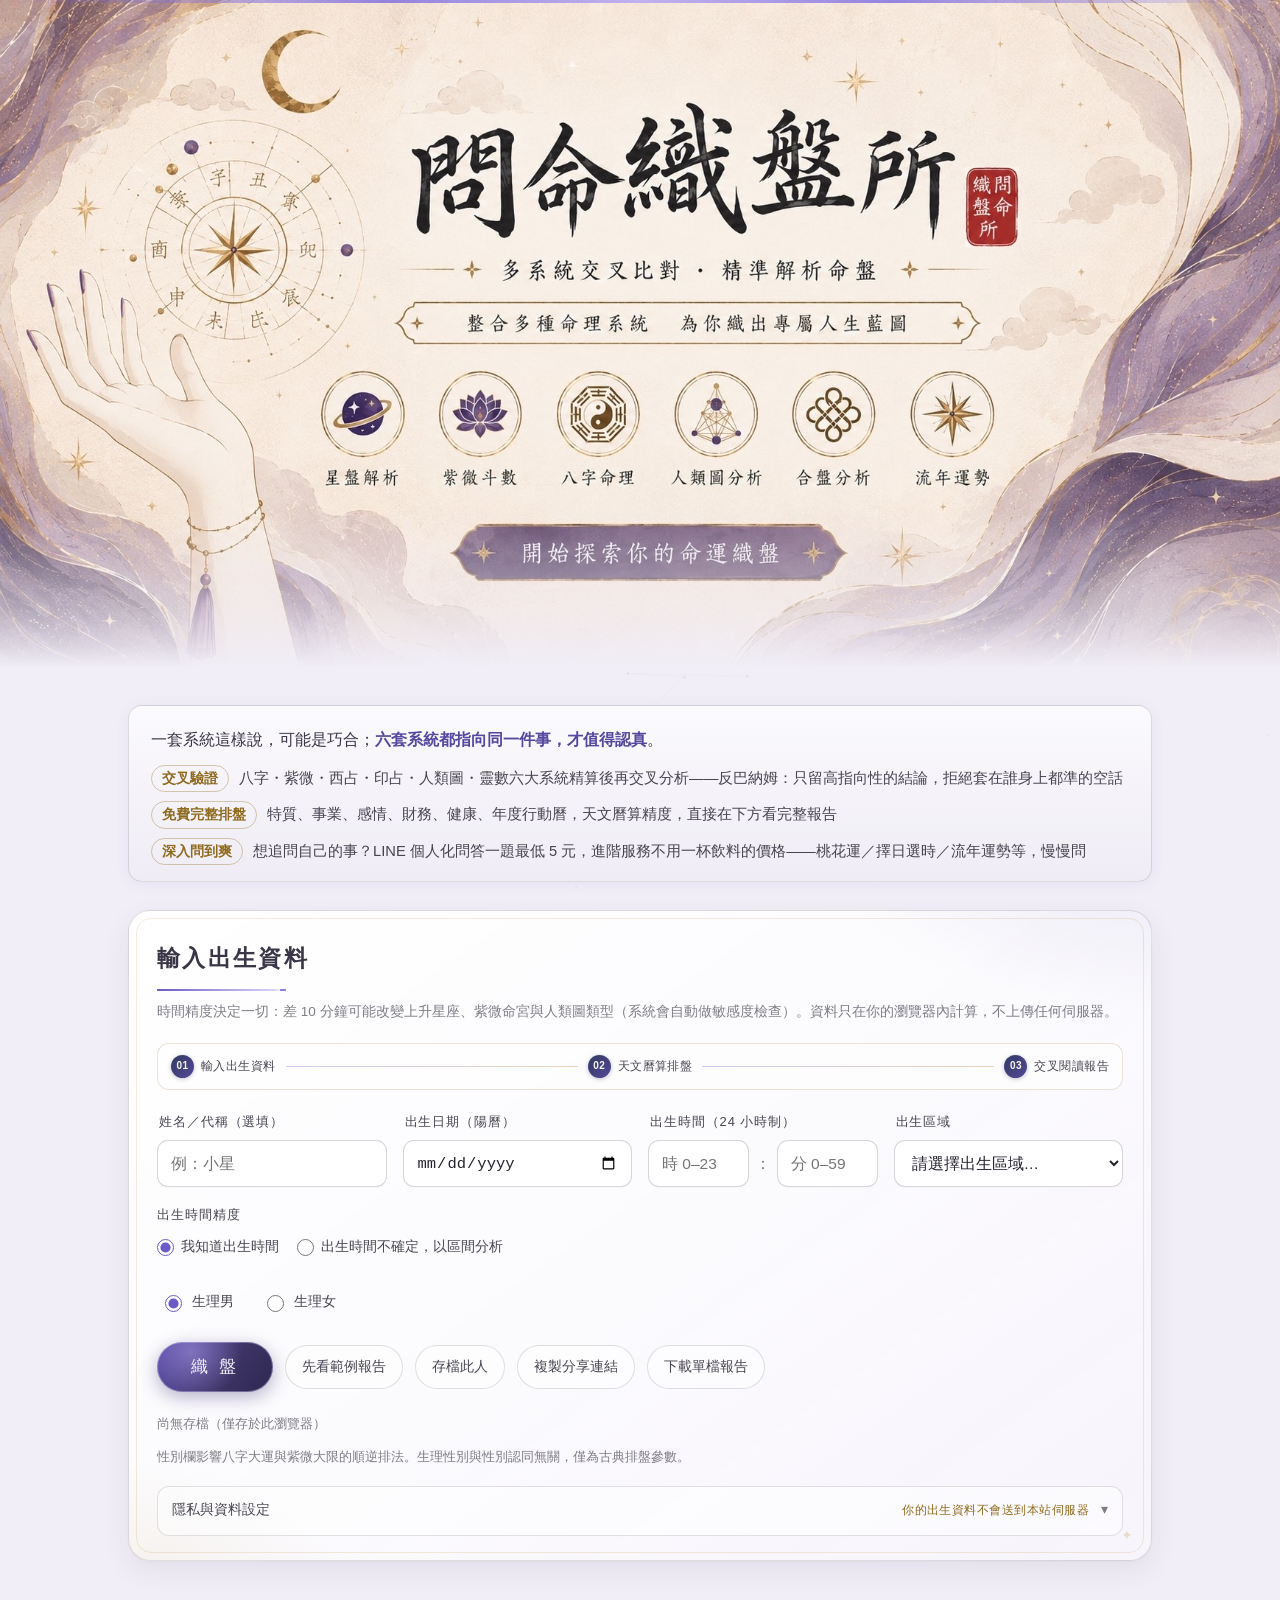
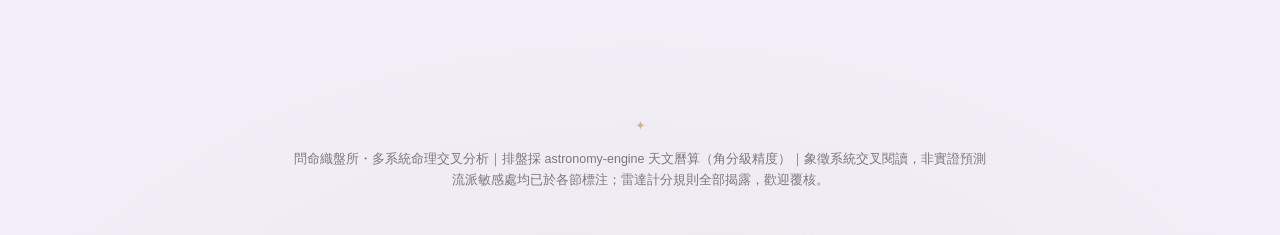
==== index.html @ bb3e5871 "刪印章框+捷徑加今日的你 Co-Authored-By: Claude Fable 5 <noreply@anthropic.com>" ====
<!DOCTYPE html>
<html lang="zh-Hant">
<head>
<meta charset="UTF-8">
<meta name="viewport" content="width=device-width, initial-scale=1">
<meta name="referrer" content="strict-origin-when-cross-origin">
<meta http-equiv="Content-Security-Policy" content="default-src 'self'; base-uri 'self'; object-src 'none'; frame-ancestors 'none'; form-action 'self'; script-src 'self' https://gc.zgo.at; style-src 'self' 'unsafe-inline' https://fonts.googleapis.com; font-src 'self' https://fonts.gstatic.com; img-src 'self' data:; connect-src 'self' https://marss.goatcounter.com https://gc.zgo.at; upgrade-insecure-requests">
<title>問命織盤所</title>
<meta name="description" content="八字・紫微斗數・西洋占星・印度占星・人類圖・生命靈數等多系統交叉分析：天文曆算精確排盤，找匯流、攤矛盾、可證偽。">
<link rel="preconnect" href="https://fonts.googleapis.com">
<link rel="preconnect" href="https://fonts.gstatic.com" crossorigin>
<link href="https://fonts.googleapis.com/css2?family=Noto+Serif+TC:wght@500;600;700&family=Noto+Sans+TC:wght@400;500;700&display=swap" rel="stylesheet">
<link rel="stylesheet" href="style.css">
<link rel="icon" href="data:image/svg+xml,<svg xmlns='http://www.w3.org/2000/svg' viewBox='0 0 100 100'><text y='.9em' font-size='90'>✦</text></svg>">
</head>
<body>
<canvas id="stars" class="starfield" aria-hidden="true"></canvas>

<div class="hero" aria-hidden="true">
  <img src="assets/banner.jpg" alt="" width="1738" height="905" fetchpriority="high">
</div>

<header class="site">
  <h1>問命織盤所</h1>
</header>

<main>
  <section class="intro" aria-label="這套系統的特色">
    <p class="intro-lead">一套系統這樣說，可能是巧合；<b>六套系統都指向同一件事，才值得認真</b>。</p>
    <ul class="intro-points">
      <li><b>交叉驗證</b><span>八字・紫微・西占・印占・人類圖・靈數六大系統精算後再交叉分析——反巴納姆：只留高指向性的結論，拒絕套在誰身上都準的空話</span></li>
      <li><b>免費完整排盤</b><span>特質、事業、感情、財務、健康、年度行動曆，天文曆算精度，直接在下方看完整報告</span></li>
      <li><b>深入問到爽</b><span>想追問自己的事？LINE 個人化問答一題最低 5 元，進階服務不用一杯飲料的價格——桃花運／擇日選時／流年運勢等，慢慢問</span></li>
    </ul>
  </section>

  <section class="panel" id="input-panel">
    <h2>輸入出生資料</h2>
    <p class="desc">時間精度決定一切：差 10 分鐘可能改變上升星座、紫微命宮與人類圖類型（系統會自動做敏感度檢查）。資料只在你的瀏覽器內計算，不上傳任何伺服器。</p>
    <div class="form-journey" aria-label="排盤流程">
      <span><b>01</b>輸入出生資料</span><i aria-hidden="true"></i>
      <span><b>02</b>天文曆算排盤</span><i aria-hidden="true"></i>
      <span><b>03</b>交叉閱讀報告</span>
    </div>
    <div class="form-grid">
      <div class="field"><label for="pname">姓名／代稱（選填）</label><input id="pname" type="text" placeholder="例：小星"></div>
      <div class="field"><label for="bdate">出生日期（陽曆）</label><input id="bdate" type="date" min="1900-01-01" max="2100-12-31"></div>
      <div class="field" id="precise-time-field"><label for="bhh">出生時間（24 小時制）</label>
        <div class="time-pair">
          <input id="bhh" type="number" min="0" max="23" placeholder="時 0–23" inputmode="numeric">
          <span class="time-colon">：</span>
          <input id="bmm" type="number" min="0" max="59" placeholder="分 0–59" inputmode="numeric">
        </div>
      </div>
      <div class="field"><label for="city">出生區域</label><select id="city"><option value="">請選擇出生區域…</option></select></div>
      <div class="field geo-field hidden"><label for="tz">時區（UTC 偏移）</label><input id="tz" type="number" step="0.5" value="8"></div>
      <div class="field geo-field hidden"><label for="lat">緯度（北正南負）</label><input id="lat" type="number" step="0.01" value="25.04"></div>
      <div class="field geo-field hidden"><label for="lon">經度（東正西負）</label><input id="lon" type="number" step="0.01" value="121.56"></div>
    </div>
    <fieldset class="time-precision">
      <legend>出生時間精度</legend>
      <label><input type="radio" name="time-precision" value="exact" checked>我知道出生時間</label>
      <label><input type="radio" name="time-precision" value="range">出生時間不確定，以區間分析</label>
    </fieldset>
    <div class="time-range-panel hidden" id="time-range-panel" role="group" aria-labelledby="time-range-title">
      <div><strong id="time-range-title">可能的出生時段</strong><p>系統會以區間中點產出完整報告，並每 5 分鐘比對一次時柱、命宮、上升與人類圖，將可能變動的結果獨立列出。</p></div>
      <div class="time-range-inputs">
        <label for="time-start">開始時間<input id="time-start" type="time" value="08:00" step="60"></label>
        <span aria-hidden="true">至</span>
        <label for="time-end">結束時間<input id="time-end" type="time" value="10:00" step="60"></label>
      </div>
      <p class="form-note">限同一天內的時段；不確定跨日或只知道早／午／晚時，請先選擇你最有把握的範圍。</p>
    </div>
    <div class="opts">
      <label><input type="radio" name="sex" value="male" checked>生理男</label>
      <label><input type="radio" name="sex" value="female">生理女</label>
    </div>
    <div class="actions">
      <button class="primary" id="run">織 盤</button>
      <button class="ghost" id="demo-run">先看範例報告</button>
      <button class="ghost" id="save-profile">存檔此人</button>
      <button class="ghost" id="share-link">複製分享連結</button>
      <button class="ghost" id="download-report">下載單檔報告</button>
    </div>
    <div class="profiles" id="profiles"></div>
    <p class="form-note">性別欄影響八字大運與紫微大限的順逆排法。生理性別與性別認同無關，僅為古典排盤參數。</p>
    <details class="privacy-settings">
      <summary><span>隱私與資料設定</span><small>你的出生資料不會送到本站伺服器</small></summary>
      <div class="privacy-content">
        <p>「存檔此人」只會把資料存到這台裝置的瀏覽器；分享完整盤面與下載單檔報告都可能包含出生資料，請僅傳給信任的對象。</p>
        <div class="privacy-actions">
          <button class="ghost" id="clear-local-data" type="button">清除本機存檔</button>
        </div>
        <p class="form-note">本站僅使用匿名瀏覽統計（GoatCounter，不含個資、不追蹤個人），用於了解造訪量；不使用廣告追蹤器或第三方登入。</p>
      </div>
    </details>
    <div id="sens-inline" class="hidden"></div>
  </section>

  <div id="report" class="hidden" aria-live="polite" aria-busy="false" tabindex="-1"></div>
</main>

<dialog class="privacy-dialog" id="share-dialog" aria-labelledby="share-dialog-title">
  <form method="dialog">
    <p class="dialog-kicker">資料分享</p>
    <h2 id="share-dialog-title">選擇要分享的範圍</h2>
    <p>出生日期、時間、地點、性別與姓名都屬於個人資料。完整連結把資料放在網址的 <code>#</code> 後方，不會隨一般網頁請求送到伺服器，但持有連結的人仍可讀取資料。</p>
    <div class="dialog-actions">
      <button class="ghost" id="share-site-only" type="button">只複製網站連結</button>
      <button class="primary" id="share-with-data" type="button">我了解，分享完整盤面</button>
    </div>
    <p class="form-note" id="share-status" role="status"></p>
    <button class="dialog-close" value="cancel">取消</button>
  </form>
</dialog>

<footer>
  問命織盤所・多系統命理交叉分析｜排盤採 astronomy-engine 天文曆算（角分級精度）｜象徵系統交叉閱讀，非實證預測<br>
  流派敏感處均已於各節標注；雷達計分規則全部揭露，歡迎覆核。
</footer>

<a id="line-fab" class="line-fab hidden" href="https://line.me/R/ti/p/@989vkcos" target="_blank" rel="noopener" aria-label="到 LINE 深入問答">💬 LINE 深入問</a>

<script src="js/astronomy.min.js" defer></script>
<script src="js/engine-core.js" defer></script>
<script src="js/engine-bazi.js" defer></script>
<script src="js/engine-west.js" defer></script>
<script src="js/engine-vedic.js" defer></script>
<script src="js/engine-hd.js" defer></script>
<script src="js/engine-ziwei.js" defer></script>
<script src="js/engine-misc.js" defer></script>
<script src="js/report.js" defer></script>
<script src="js/deep.js" defer></script>
<script src="js/charts.js" defer></script>
<script src="js/app.js" defer></script>
</body>
</html>
---- style.css ----
/* =========================================================
 * 命理交叉分析系統 — 宣紙淺色主題
 * 底色淡紫（#F1EEF7）×古金×深墨；調色盤已通過 CVD 與對比驗證（light mode）
 * ========================================================= */
:root {
  --bg: #F1EEF7;
  --surface: #FBFAFD;
  --surface-2: #EFECF5;
  --surface-3: #E2DEEC;
  --ink: #26222E;
  --ink-strong: #3A3547;
  --ink-2: rgba(38, 34, 48, .84);
  --ink-3: rgba(38, 34, 48, .58);
  --line: rgba(38, 34, 48, .14);
  --gold: #8F6A1E;
  --gold-deep: #B58325;
  --c-bazi: #B58325;
  --c-west: #3E8FC7;
  --c-ziwei: #D45A73;
  --c-vedic: #2E9B82;
  --c-hd: #7D6BE0;
  --c-misc: #C56A3F;
  --good: #3E9B6E;
  --mid: #B58325;
  --low: #C4506A;
  --radius: 14px;
  --radius-lg: 22px;
  --navy: #1e2540;
  --navy-2: #303b63;
  --glow: rgba(214, 181, 95, .26);
  --font-display: "Noto Serif TC", "Songti TC", "PMingLiU", serif;
  --font-body: "Noto Sans TC", "PingFang TC", "Microsoft JhengHei", sans-serif;
}

* { box-sizing: border-box; }
html { scroll-behavior: smooth; scroll-padding-top: 76px; }
@media (prefers-reduced-motion: reduce) {
  html { scroll-behavior: auto; }
  *, *::before, *::after { animation-duration: .01ms !important; transition-duration: .01ms !important; }
}

body {
  margin: 0;
  background:
    radial-gradient(920px 500px at 92% -80px, rgba(105, 95, 160, .13), transparent 62%),
    radial-gradient(760px 430px at 6% 8%, rgba(181, 131, 37, .09), transparent 64%),
    radial-gradient(1100px 700px at 50% 112%, rgba(181, 131, 37, .06), transparent 63%),
    var(--bg);
  color: var(--ink);
  font-family: var(--font-body);
  font-size: 16px;
  line-height: 1.7;
}
/* 頂端紫色髮絲線（卷首感） */
body::before {
  content: ""; position: fixed; top: 0; left: 0; right: 0; height: 3px; z-index: 60;
  background: linear-gradient(90deg, transparent, #7D6BE0 30%, #B3A3F2 50%, #7D6BE0 70%, transparent);
  opacity: .8; pointer-events: none;
}
::selection { background: rgba(181, 131, 37, .25); }
/* 細金捲軸（webkit） */
::-webkit-scrollbar { width: 10px; height: 10px; }
::-webkit-scrollbar-track { background: transparent; }
::-webkit-scrollbar-thumb { background: rgba(143, 106, 30, .28); border-radius: 999px; border: 2.5px solid var(--bg); }
::-webkit-scrollbar-thumb:hover { background: rgba(143, 106, 30, .48); }

/* 宣紙紋（星幕 canvas 改為淡墨點） */
.starfield { position: fixed; inset: 0; pointer-events: none; z-index: 0; opacity: .28; }
main, header.site, nav.toc { position: relative; z-index: 1; }

/* ---------- 頂部橫幅（執筆繪星卷） ---------- */
/* 橫幅：完整顯示整張圖（不裁切），僅底部漸淡融入頁面底色 */
.hero {
  position: relative; width: 100%; isolation: isolate;
  background: var(--bg);
}
.hero img { width: 100%; height: auto; display: block; }
.hero::after {
  content: ""; position: absolute; inset: -1px 0;
  background: linear-gradient(180deg, transparent 76%, rgba(241, 238, 247, .55) 91%, var(--bg) 100%);
  pointer-events: none;
}

/* ---------- 頁首（標題疊在橫幅的漸融區上） ---------- */
header.site {
  text-align: center; padding: 6px 16px 12px;
  position: relative;
}
header.site h1, header.site p { position: relative; z-index: 1; }
@keyframes spin-rev { to { transform: rotate(-360deg); } }
/* 橫幅圖已內含站名大字，頁面 h1 僅供搜尋引擎與讀屏器（視覺隱藏） */
header.site h1 {
  position: absolute; width: 1px; height: 1px; overflow: hidden;
  clip: rect(0 0 0 0); clip-path: inset(50%); white-space: nowrap; margin: -1px;
}
header.site p.sub { color: var(--ink-2); margin: 0 auto; max-width: 640px; font-size: 15px; line-height: 1.8; }
header.site .ver {
  color: var(--gold); font-size: 12.5px; letter-spacing: .24em; margin-top: 14px;
  display: flex; align-items: center; justify-content: center; gap: 14px;
}
header.site .ver::before, header.site .ver::after {
  content: ""; width: clamp(28px, 8vw, 72px); height: 1px;
  background: linear-gradient(90deg, transparent, rgba(181, 131, 37, .65));
}
header.site .ver::after { background: linear-gradient(90deg, rgba(181, 131, 37, .65), transparent); }

/* ---------- 導覽 ---------- */
nav.toc {
  position: sticky; top: 0; z-index: 50;
  display: flex; gap: 2px; justify-content: flex-start; flex-wrap: nowrap;
  overflow-x: auto; -webkit-overflow-scrolling: touch;
  padding: 10px 14px; margin-top: 26px;
  background: rgba(241, 238, 247, .9); backdrop-filter: blur(12px);
  border-bottom: 1px solid var(--line);
  scrollbar-width: none;
}
nav.toc::-webkit-scrollbar { display: none; }
nav.toc a {
  color: var(--ink-2); text-decoration: none; font-size: 13.5px;
  padding: 7px 12px; border-radius: 999px; white-space: nowrap;
  transition: color .2s, background .2s; cursor: pointer;
}
nav.toc a:hover, nav.toc a:focus-visible { color: var(--gold); background: rgba(143, 106, 30, .1); }
nav.toc a:focus-visible { outline: 2px solid var(--gold); outline-offset: 1px; }

main { max-width: 1060px; margin: 0 auto; padding: 20px 18px 90px; }

/* ---------- 卡片與章節 ---------- */
section.panel, details.panel {
  background: linear-gradient(145deg, rgba(255,255,255,.98), var(--surface) 54%, rgba(247,244,252,.98));
  border: 1px solid var(--line);
  border-radius: var(--radius-lg);
  padding: 28px 28px 24px;
  margin: 28px 0;
  box-shadow: 0 9px 28px rgba(42, 36, 64, .075), 0 1px 2px rgba(42, 36, 64, .04);
  position: relative;
}
/* 內細金框（宣紙裱框感） */
section.panel::before, details.panel::before {
  content: ""; position: absolute; inset: 7px; border-radius: 15px;
  border: 1px solid rgba(181, 131, 37, .16); pointer-events: none;
}
/* 章節角落星芒（玄學紋樣） */
section.panel::after, details.panel::after {
  content: "✦"; position: absolute; bottom: 12px; right: 18px;
  color: var(--gold-deep); opacity: .22; font-size: 14px; pointer-events: none;
}
/* 表格與量化數字用等寬數字（分析感） */
table, .chip, .sens, .ynum { font-variant-numeric: tabular-nums; }
section.panel > h2, details.panel > summary > h2 {
  font-family: var(--font-display);
  font-size: 23px; letter-spacing: .1em; margin: 0 0 10px;
  color: var(--ink-strong); font-weight: 700;
  display: flex; align-items: center; gap: 12px;
  position: relative; padding-bottom: 13px;
}
section.panel > h2::after, details.panel > summary > h2::after {
  content: ""; position: absolute; left: 0; bottom: 0;
  width: 132px; height: 2px;
  background:
    radial-gradient(circle at 126px 1px, #8B7BE0 2.5px, transparent 3px),
    linear-gradient(90deg, #6B5BC8, rgba(125, 107, 224, .3) 88%, transparent 96%);
}
section.panel > h2 .no, details.panel > summary > h2 .no {
  font-size: 12px; letter-spacing: .1em; font-family: var(--font-display);
  color: #F2EFE8; background: radial-gradient(circle at 30% 25%, #55505F, #3A3547 72%, #2C2836);
  padding: 5px 8px; border-radius: 5px; line-height: 1.3;
  box-shadow: inset 0 0 0 1.5px rgba(242, 239, 232, .22), 0 1px 5px rgba(38, 34, 48, .35);
  writing-mode: horizontal-tb; white-space: nowrap;
}
/* 報告章節進場（水墨浮現） */
#report > * { animation: rise .55s cubic-bezier(.2, .7, .3, 1) both; }
#report > *:nth-child(2) { animation-delay: .05s; }
#report > *:nth-child(3) { animation-delay: .1s; }
#report > *:nth-child(4) { animation-delay: .15s; }
#report > *:nth-child(5) { animation-delay: .2s; }
#report > *:nth-child(n+6) { animation-delay: .25s; }
@keyframes rise { from { opacity: 0; transform: translateY(16px); } to { opacity: 1; transform: none; } }
section.panel > p.desc, details.panel > summary > p.desc { color: var(--ink-3); font-size: 13.5px; margin: 2px 0 16px; }
h3 { font-size: 16.5px; margin: 22px 0 10px; color: var(--ink); letter-spacing: .05em; }
h3 .chip { margin-left: 6px; }

/* 首次排盤流程：以精密儀式感說明系統如何工作，而不增加閱讀負擔 */
#input-panel {
  overflow: hidden;
  background:
    radial-gradient(520px 260px at 102% -12%, rgba(99, 84, 177, .115), transparent 68%),
    radial-gradient(380px 190px at -4% 104%, rgba(181, 131, 37, .09), transparent 68%),
    linear-gradient(145deg, rgba(255,255,255,.985), var(--surface) 54%, rgba(247,244,252,.985));
}
#input-panel > * { position: relative; z-index: 1; }
.form-journey {
  display: flex; align-items: center; gap: 10px; margin: 19px 0 21px; padding: 11px 13px;
  color: var(--ink-2); font-size: 12px; letter-spacing: .035em;
  background: rgba(255,255,255,.58); border: 1px solid rgba(143,106,30,.18); border-radius: 12px;
}
.form-journey span { display: inline-flex; align-items: center; gap: 7px; white-space: nowrap; }
.form-journey b {
  display: inline-grid; place-items: center; width: 23px; height: 23px; border-radius: 50%;
  color: #f8f4e9; font: 600 10px/1 var(--font-body); letter-spacing: .04em;
  background: linear-gradient(135deg, var(--navy-2), #554795); box-shadow: 0 1px 4px rgba(48,59,99,.3);
}
.form-journey i { flex: 1 1 22px; min-width: 14px; height: 1px; background: linear-gradient(90deg, rgba(125,107,224,.35), rgba(181,131,37,.32)); }

/* ---------- 表單 ---------- */
.form-grid { display: grid; grid-template-columns: repeat(auto-fit, minmax(min(150px, 100%), 1fr)); gap: 14px 16px; }
.field { min-width: 0; }
.field label { display: block; font-size: 13px; color: var(--ink-2); margin: 0 0 7px 2px; letter-spacing: .07em; font-weight: 500; }
/* iOS 日期輸入有內建最小寬度，會撐破格線——強制收斂 */
.field input[type=date] {
  min-width: 0; max-width: 100%;
  -webkit-appearance: none; appearance: none;
}
.field input, .field select {
  width: 100%; min-height: 47px; padding: 11px 13px; font-size: 15.5px;
  background: rgba(255,255,255,.92); color: var(--ink);
  border: 1px solid rgba(38,34,48,.18); border-radius: 11px;
  box-shadow: inset 0 1px 0 rgba(255,255,255,.9), 0 1px 2px rgba(42,36,64,.025);
  transition: border-color .2s, box-shadow .2s, background .2s;
}
.field input:hover, .field select:hover { border-color: rgba(143,106,30,.42); }
.field input:focus, .field select:focus { outline: none; background: #fff; border-color: var(--gold-deep); box-shadow: 0 0 0 3px rgba(181,131,37,.15); }
.time-precision {
  display: flex; flex-wrap: wrap; align-items: center; gap: 9px 18px; margin: 17px 0 0; padding: 0;
  border: 0; color: var(--ink-2); font-size: 13.5px;
}
.time-precision legend { width: 100%; padding: 0; margin-bottom: 2px; font-size: 13px; letter-spacing: .07em; font-weight: 500; }
.time-precision label, .analytics-toggle {
  display: inline-flex; align-items: center; gap: 7px; min-height: 38px; cursor: pointer;
}
.time-precision input, .analytics-toggle input { width: 17px; height: 17px; margin: 0; accent-color: #6B5BC8; cursor: pointer; }
.time-range-panel {
  display: flex; align-items: flex-end; justify-content: space-between; gap: 16px; margin-top: 12px; padding: 15px 16px;
  border: 1px dashed rgba(125,107,224,.48); border-radius: 13px;
  background: linear-gradient(110deg, rgba(125,107,224,.09), rgba(181,131,37,.055));
}
.time-range-panel strong { color: var(--ink-strong); font-size: 14px; letter-spacing: .05em; }
.time-range-panel p { margin: 3px 0 0; max-width: 580px; color: var(--ink-2); font-size: 12.5px; line-height: 1.7; }
.time-range-panel .form-note { color: var(--ink-3); }
.time-range-inputs { display: flex; align-items: flex-end; gap: 8px; flex: 0 0 auto; }
.time-range-inputs label { display: grid; gap: 5px; color: var(--ink-2); font-size: 12px; letter-spacing: .04em; }
.time-range-inputs input {
  min-height: 43px; min-width: 0; padding: 8px 10px; color: var(--ink); font: inherit;
  border: 1px solid rgba(38,34,48,.18); border-radius: 9px; background: rgba(255,255,255,.92);
  -webkit-appearance: none; appearance: none; text-align: left;
}
.time-range-inputs input:focus { outline: none; border-color: var(--gold-deep); box-shadow: 0 0 0 3px rgba(181,131,37,.15); }
.time-range-inputs > span { padding-bottom: 11px; color: var(--ink-3); }
.opts { display: flex; flex-wrap: wrap; gap: 14px 22px; margin-top: 14px; color: var(--ink-2); font-size: 14px; }
.opts label { display: flex; align-items: center; gap: 7px; cursor: pointer; min-height: 44px; padding: 0 3px; }
.opts input[type=checkbox], .opts input[type=radio] { width: 17px; height: 17px; accent-color: #6B5BC8; cursor: pointer; }
.actions { display: flex; gap: 12px; margin-top: 18px; flex-wrap: wrap; align-items: center; }
button.primary {
  font-family: var(--font-display); letter-spacing: .2em; font-size: 16.5px;
  padding: 13px 34px; min-height: 50px; border: none; border-radius: 999px; cursor: pointer;
  color: #F4F1FA;
  background:
    radial-gradient(circle at 30% 20%, rgba(179, 163, 242, .5), transparent 55%),
    linear-gradient(125deg, #5A4BA8, #3C3364 62%, #2E2850);
  box-shadow: 0 5px 18px rgba(68, 55, 119, .38), inset 0 0 0 1px rgba(217, 206, 255, .38);
  transition: filter .2s, box-shadow .2s, transform .15s;
}
button.primary:hover { filter: brightness(1.12); transform: translateY(-1px); box-shadow: 0 8px 26px rgba(81, 65, 143, .46), inset 0 0 0 1px rgba(221, 213, 255, .58); }
button.primary:disabled { filter: grayscale(.6) opacity(.6); cursor: wait; }
button.ghost {
  font-size: 13.5px; padding: 9px 16px; min-height: 44px; cursor: pointer;
  background: rgba(255,255,255,.56); color: var(--ink-2);
  border: 1px solid var(--line); border-radius: 999px;
  transition: color .2s, border-color .2s, background .2s, box-shadow .2s;
}
button.ghost:hover { color: var(--gold); background: #fff; border-color: var(--gold-deep); box-shadow: 0 3px 10px rgba(42,36,64,.06); }
button:focus-visible { outline: 2px solid var(--gold); outline-offset: 2px; }
.form-note { color: var(--ink-3); font-size: 12.5px; margin-top: 12px; }

/* ---------- 徽章與標記 ---------- */
.chip {
  display: inline-block; font-size: 12px; padding: 2px 10px; border-radius: 999px;
  border: 1px solid var(--line); color: var(--ink-2); vertical-align: middle;
  background: #fff;
}
.chip.sys-bazi { color: #7a5710; border-color: rgba(181, 131, 37, .45); background: rgba(181, 131, 37, .1); }
.chip.sys-west { color: #23608c; border-color: rgba(62, 143, 199, .45); background: rgba(62, 143, 199, .1); }
.chip.sys-ziwei { color: #9c3350; border-color: rgba(212, 90, 115, .45); background: rgba(212, 90, 115, .1); }
.chip.sys-vedic { color: #1c6c59; border-color: rgba(46, 155, 130, .45); background: rgba(46, 155, 130, .1); }
.chip.sys-hd { color: #52439e; border-color: rgba(125, 107, 224, .45); background: rgba(125, 107, 224, .1); }
.chip.sys-misc { color: #8c4520; border-color: rgba(197, 106, 63, .45); background: rgba(197, 106, 63, .1); }
.stars { color: var(--gold-deep); letter-spacing: .1em; }
.warn-chip { color: #93314a; background: rgba(196, 80, 106, .1); border-color: rgba(196, 80, 106, .4); }
.ok-chip { color: #226348; background: rgba(62, 155, 110, .12); border-color: rgba(62, 155, 110, .4); }

/* ---------- 表格 ---------- */
.tbl-wrap { overflow-x: auto; margin: 8px 0; border: 1px solid var(--line); border-radius: 10px; background: #fff; }
table { border-collapse: collapse; width: 100%; font-size: 14px; min-width: 560px; }
th, td { text-align: left; padding: 10px 12px; border-bottom: 1px solid rgba(42, 36, 64, .09); vertical-align: top; }
thead th {
  color: var(--gold); font-weight: 600; font-size: 12.5px; letter-spacing: .12em; white-space: nowrap;
  background: linear-gradient(180deg, rgba(181, 131, 37, .09), rgba(181, 131, 37, .04));
  border-bottom: 1.5px solid rgba(181, 131, 37, .35);
}
tbody th { color: var(--ink-3); font-weight: 500; font-size: 12.5px; letter-spacing: .1em; white-space: nowrap; }
tbody tr { transition: background .15s; }
tbody tr:hover { background: rgba(181, 131, 37, .045); }
tbody tr:last-child td { border-bottom: none; }
td strong { color: var(--gold); font-weight: 700; }

/* ---------- 排盤總表 tabs ---------- */
.tabs { display: flex; gap: 6px; flex-wrap: wrap; margin-bottom: 16px; }
.tabs button {
  font-size: 14px; padding: 9px 18px; min-height: 44px; cursor: pointer;
  background: #fff; color: var(--ink-2);
  border: 1px solid var(--line); border-radius: 999px;
  transition: color .2s, border-color .2s, box-shadow .2s, background .2s;
}
.tabs button:hover { color: var(--gold); border-color: rgba(181, 131, 37, .55); }
.tabs button.active {
  color: #fff; background: linear-gradient(120deg, #a1781f, #8F6A1E); border-color: transparent; font-weight: 600;
  box-shadow: 0 2px 10px rgba(143, 106, 30, .35);
}
.tab-pane { display: none; }
.tab-pane.active { display: block; }

/* ---------- 圖表 ---------- */
.chart-grid { display: grid; grid-template-columns: repeat(auto-fit, minmax(290px, 1fr)); gap: 20px; align-items: start; }
figure.chart {
  margin: 0; background: linear-gradient(180deg, #fff, #FAF9FD);
  border: 1px solid var(--line); border-radius: 12px; padding: 16px;
  box-shadow: 0 1px 8px rgba(42, 36, 64, .04);
}
figure.chart figcaption {
  font-size: 14px; color: var(--ink-2); text-align: center; margin-bottom: 8px; letter-spacing: .1em;
  display: flex; align-items: center; justify-content: center; gap: 10px;
}
figure.chart figcaption::before, figure.chart figcaption::after {
  content: ""; width: 26px; height: 1px; background: rgba(181, 131, 37, .4);
}
figure.chart svg {
  width: 100%; height: auto; display: block;
  -webkit-user-select: none; user-select: none; -webkit-touch-callout: none;
}
.tl-span { cursor: pointer; transition: fill-opacity .15s; }
.tl-span:hover { fill-opacity: 1; }
.tl-detail {
  margin: 10px 2px 0; padding: 10px 14px; border-radius: 10px; min-height: 44px;
  background: rgba(181, 131, 37, .07); border: 1px dashed rgba(181, 131, 37, .4);
  font-size: 13.5px; color: var(--ink-2); line-height: 1.75;
}
.chart-note { font-size: 12.5px; color: var(--ink-3); margin: 8px 2px 0; line-height: 1.6; }
.lg { display: inline-block; width: 12px; height: 12px; border-radius: 3px; vertical-align: -1px; margin-right: 3px; }

.meters { display: flex; flex-direction: column; gap: 8px; margin: 10px 0; }
.meter-row { display: grid; grid-template-columns: 88px 1fr 48px; gap: 10px; align-items: center; font-size: 14px; }
.meter-label { color: var(--ink-2); text-align: right; }
.meter-track { height: 12px; background: rgba(42, 36, 64, .08); border-radius: 999px; overflow: hidden; }
.meter-fill { display: block; height: 100%; border-radius: 999px; }
.meter-val { color: var(--ink-2); font-variant-numeric: tabular-nums; }

.sbars { display: flex; flex-direction: column; gap: 10px; }
.sbar-group { display: grid; grid-template-columns: 64px 1fr; gap: 10px; align-items: center; }
.sbar-label { font-size: 14px; color: var(--ink-2); text-align: right; }
.sbar-tracks { display: flex; flex-direction: column; gap: 3px; }
.sbar-track { position: relative; height: 16px; background: rgba(42, 36, 64, .07); border-radius: 4px; }
.sbar-track.sbar-b, .sbar-fill.sbar-b { height: 8px; }
.sbar-zero { position: absolute; top: -2px; bottom: -2px; width: 1.5px; background: rgba(42, 36, 64, .4); }
.sbar-fill { position: absolute; top: 2px; height: 12px; border-radius: 3px; }
.sbar-fill.sbar-b { top: 2px; height: 5px; }
.sbar-num { position: absolute; right: 6px; font-size: 11px; color: var(--ink-3); line-height: 16px; }

.mini-radars { display: flex; gap: 10px; overflow-x: auto; padding-bottom: 8px; }
.mini-radar { margin: 0; flex: 0 0 172px; background: #fff; border: 1px solid var(--line); border-radius: 10px; padding: 8px 4px 10px; }
.mini-radar.current { border-color: var(--gold-deep); box-shadow: 0 0 12px rgba(181, 131, 37, .3); }
.mini-radar figcaption { text-align: center; font-size: 11.5px; color: var(--ink-2); }
.mini-radar svg { width: 100%; height: auto; }

.freq-bars { display: flex; gap: 8px; align-items: flex-end; max-width: 420px; }
.freq-col { flex: 1; text-align: center; }
.freq-bar-wrap { height: 90px; display: flex; align-items: flex-end; }
.freq-bar { width: 100%; border-radius: 4px 4px 0 0; min-height: 2px; }
.freq-num { display: block; font-size: 13px; color: var(--ink-2); margin-top: 5px; }
.freq-num.is-main { color: var(--c-misc); font-weight: 700; }
.freq-count { font-size: 11px; color: var(--ink-3); }

/* ---------- 匯流卡 ---------- */
.probe { border: 1px solid var(--line); border-radius: 12px; padding: 16px 18px; margin: 12px 0; background: #fff; transition: border-color .2s, box-shadow .2s; }
.probe:hover { border-color: rgba(181, 131, 37, .45); box-shadow: 0 3px 14px rgba(42, 36, 64, .07); }
.probe > summary:hover { color: var(--gold); }
.probe[open] { border-color: rgba(181, 131, 37, .4); }
.probe summary { cursor: pointer; display: flex; align-items: center; gap: 10px; flex-wrap: wrap; font-size: 15.5px; min-height: 30px; list-style: none; }
.probe summary::-webkit-details-marker { display: none; }
.probe summary::after { content: "▾"; margin-left: auto; color: var(--ink-3); transition: transform .2s; }
.probe[open] summary::after { transform: rotate(180deg); }
.probe .axis { color: var(--ink-3); font-size: 13px; }
.probe ul { margin: 12px 0 4px; padding-left: 20px; color: var(--ink-2); font-size: 14px; }
.probe li { margin: 5px 0; }
.probe .miss { color: var(--ink-3); font-size: 12.5px; margin-top: 8px; }

/* 頭條／總結 */
.headline-card {
  border: 1px solid rgba(143, 106, 30, .35); border-radius: 12px;
  background: linear-gradient(140deg, rgba(181, 131, 37, .08), rgba(125, 107, 224, .06));
  padding: 20px 22px; margin: 14px 0;
}
.headline-card h3 { margin: 0 0 8px; color: var(--gold); font-family: var(--font-display); letter-spacing: .08em; }
.id-line { font-size: 14.5px; color: var(--ink-2); margin: 4px 0; }

.summary-block { margin: 18px 0; padding-top: 16px; border-top: 1px dashed rgba(181, 131, 37, .28); }
.summary-block:first-of-type { border-top: none; padding-top: 0; }
.summary-block h4 { margin: 0 0 8px; font-size: 15.5px; color: var(--gold); letter-spacing: .06em; display: flex; align-items: center; gap: 8px; }
.summary-block h4::before { content: "✦"; font-size: 11px; opacity: .75; }
.summary-block p, .summary-block li { font-size: 14.5px; color: var(--ink-2); }
.summary-block ul { margin: 4px 0; padding-left: 20px; }
.summary-block li { margin: 6px 0; }

/* 矛盾卡 */
.contra { border-left: 3px solid var(--low); padding: 12px 16px; margin: 12px 0; background: #fff; border-radius: 0 10px 10px 0; border-top: 1px solid var(--line); border-right: 1px solid var(--line); border-bottom: 1px solid var(--line); }
.contra.coexist { border-left-color: var(--c-hd); }
.contra.pseudo { border-left-color: var(--ink-3); }
.contra .t { font-size: 13px; color: var(--ink-3); letter-spacing: .06em; }
.contra .w { margin: 4px 0; font-size: 14.5px; }
.contra .v { color: var(--ink-2); font-size: 13.5px; }

/* L0-L3 */
.layer { margin: 14px 0; }
.layer h4 { margin: 0 0 8px; font-size: 14.5px; color: var(--gold); letter-spacing: .08em; }
.layer h4 small { color: var(--ink-3); font-weight: 400; letter-spacing: .02em; }
.layer ul { margin: 0; padding-left: 20px; font-size: 14px; color: var(--ink-2); }
.layer li { margin: 4px 0; }

/* 假說 */
.hypo { display: grid; grid-template-columns: 1fr auto; gap: 12px; align-items: start; padding: 13px 14px; margin: 9px 0; border: 1px solid var(--line); border-radius: 10px; background: #fff; font-size: 14.5px; }
.hypo .claim { font-weight: 600; }
.hypo .example { color: var(--ink-2); font-size: 13.5px; margin-top: 4px; }
.hypo .src { color: var(--ink-3); font-size: 12px; margin-top: 5px; }
.hypo .btns { display: flex; gap: 6px; }
.hypo button { width: 44px; height: 44px; border-radius: 9px; border: 1px solid var(--line); background: #fff; color: var(--ink-3); cursor: pointer; font-size: 17px; transition: all .2s; }
.hypo button.on-yes { background: rgba(62, 155, 110, .18); color: #226348; border-color: var(--good); }
.hypo button.on-no { background: rgba(196, 80, 106, .15); color: #93314a; border-color: var(--low); }
.hypo-score { font-size: 14px; color: var(--ink-2); margin-top: 10px; }

/* 對策 */
.strategy { display: grid; grid-template-columns: auto 1fr; gap: 6px 14px; padding: 12px 14px; margin: 9px 0; border: 1px solid var(--line); border-radius: 10px; background: #fff; font-size: 14.5px; align-items: baseline; }
.strategy .d { color: var(--gold); white-space: nowrap; font-size: 14px; }

/* 匯出 / AI 解讀 */
textarea.export {
  width: 100%; min-height: 200px; font-size: 12.5px; line-height: 1.6;
  font-family: ui-monospace, "SF Mono", Menlo, monospace;
  background: #fff; color: var(--ink-2);
  border: 1px solid var(--line); border-radius: 10px; padding: 14px;
  resize: vertical;
}
.ai-key-row { display: flex; gap: 10px; flex-wrap: wrap; align-items: center; margin: 10px 0; }
.ai-key-row input {
  flex: 1; min-width: 240px; padding: 11px 12px; font-size: 14px;
  background: #fff; color: var(--ink);
  border: 1px solid var(--line); border-radius: 9px;
  font-family: ui-monospace, Menlo, monospace;
}
.ai-key-row input:focus { outline: none; border-color: var(--gold-deep); }
.ai-result {
  border: 1px solid var(--line); border-radius: 12px; background: #fff;
  padding: 20px 22px; margin-top: 14px; font-size: 15px; line-height: 1.8;
  overflow-wrap: break-word;
}
.ai-result h1, .ai-result h2 { font-family: var(--font-display); color: var(--gold); font-size: 20px; letter-spacing: .06em; margin: 20px 0 8px; }
.ai-result h3 { font-size: 17px; margin: 16px 0 6px; }
.ai-result h4 { font-size: 15.5px; margin: 14px 0 4px; color: var(--ink); }
.ai-result p { margin: 8px 0; }
.ai-result ul, .ai-result ol { padding-left: 22px; margin: 6px 0; }
.ai-result li { margin: 4px 0; }
.ai-result hr { border: none; border-top: 1px solid var(--line); margin: 16px 0; }
.ai-result code { background: var(--surface-2); border-radius: 4px; padding: 1px 5px; font-size: .9em; }
.ai-result .md-table { font-family: ui-monospace, Menlo, monospace; font-size: 12.5px; white-space: pre; overflow-x: auto; background: var(--surface-2); border-radius: 8px; padding: 10px 12px; margin: 8px 0; }
.ai-status { font-size: 13.5px; color: var(--ink-3); margin-top: 8px; }

/* 紫微命盤格 */
.zw-grid { display: grid; grid-template-columns: repeat(4, 1fr); gap: 4px; max-width: 720px; margin: 12px auto; }
.zw-cell { border: 1px solid var(--line); border-radius: 8px; background: #fff; min-height: 118px; padding: 8px 9px; font-size: 12px; position: relative; }
.zw-cell.zw-center { grid-column: 2 / 4; grid-row: 2 / 4; display: flex; flex-direction: column; align-items: center; justify-content: center; gap: 4px; background: transparent; border-style: dashed; font-size: 13.5px; color: var(--ink-2); text-align: center; }
.zw-cell .gz { position: absolute; right: 8px; bottom: 6px; color: var(--ink-3); font-size: 11px; }
.zw-cell .pname { color: var(--gold); font-size: 12.5px; letter-spacing: .1em; }
.zw-cell .pname .shen { color: #9c3350; }
.zw-cell .majors { font-size: 13.5px; margin: 3px 0 2px; font-weight: 600; }
.zw-cell .majors .hua { color: #8F6A1E; font-size: 11px; }
.zw-cell .sub { color: var(--ink-2); line-height: 1.5; }
.zw-cell .sub .bad { color: #b23a55; }

/* 時間敏感度 */
.sens { display: flex; gap: 10px; flex-wrap: wrap; margin: 10px 0; }

/* 儲存的檔案 */
.profiles { display: flex; gap: 8px; flex-wrap: wrap; margin-top: 10px; }
.profiles .ghost { min-height: 38px; padding-block: 6px; }

/* 個資設定：預設收合，資訊透明但不干擾排盤主流程 */
.privacy-settings { margin-top: 17px; padding: 0; border: 1px solid rgba(38,34,48,.13); border-radius: 12px; background: rgba(255,255,255,.5); }
.privacy-settings > summary {
  display: flex; align-items: center; justify-content: space-between; gap: 12px; min-height: 48px; padding: 10px 14px;
  list-style: none; cursor: pointer; color: var(--ink-2); font-size: 13.5px;
}
.privacy-settings > summary::-webkit-details-marker { display: none; }
.privacy-settings > summary::after { content: "▾"; order: 3; color: var(--ink-3); transition: transform .2s; }
.privacy-settings[open] > summary::after { transform: rotate(180deg); }
.privacy-settings > summary small { margin-left: auto; color: var(--gold); font-size: 11.5px; letter-spacing: .04em; }
.privacy-content { padding: 0 14px 14px; border-top: 1px solid rgba(38,34,48,.09); }
.privacy-content > p:not(.form-note) { margin: 12px 0; color: var(--ink-2); font-size: 13px; line-height: 1.75; }
.privacy-actions { display: flex; align-items: center; gap: 10px 16px; flex-wrap: wrap; }
.privacy-actions .ghost { min-height: 40px; padding-block: 7px; }
.analytics-toggle { font-size: 13px; color: var(--ink-2); }
.privacy-content .form-note { margin: 10px 0 0; }

/* 出生時間區間結果 */
.time-confidence {
  border-color: rgba(107,91,200,.42) !important;
  background: linear-gradient(145deg, rgba(250,249,255,.99), rgba(244,241,252,.99)) !important;
}
.time-confidence .desc { max-width: 760px; }
.uncertainty-overview { display: grid; grid-template-columns: auto 1fr; gap: 10px 16px; align-items: center; margin: 16px 0; padding: 14px 16px; border-radius: 12px; background: rgba(107,91,200,.075); }
.uncertainty-seal { display: grid; place-items: center; width: 54px; height: 54px; border-radius: 50%; color: #f7f4ff; background: linear-gradient(135deg, var(--navy-2), #6857ba); font-family: var(--font-display); font-size: 13px; letter-spacing: .08em; box-shadow: 0 3px 12px rgba(80,67,145,.24); }
.uncertainty-overview p { margin: 0; color: var(--ink-2); font-size: 14px; line-height: 1.75; }
.uncertainty-grid { display: grid; grid-template-columns: repeat(2, minmax(0, 1fr)); gap: 14px; }
.uncertainty-list { border: 1px solid var(--line); border-radius: 12px; overflow: hidden; background: #fff; }
.uncertainty-list h3 { margin: 0; padding: 11px 14px; font-family: var(--font-body); font-size: 13.5px; color: var(--ink-strong); background: rgba(42,36,64,.035); }
.uncertainty-list.stable h3 { color: #226348; background: rgba(62,155,110,.09); }
.uncertainty-list.variable h3 { color: #7a5710; background: rgba(181,131,37,.1); }
.uncertainty-list ul { margin: 0; padding: 8px 14px 11px 31px; color: var(--ink-2); font-size: 13.5px; }
.uncertainty-list li { margin: 6px 0; line-height: 1.65; }
.uncertainty-list .range-values { color: var(--ink-3); font-size: 12.5px; }

/* 分享確認對話框 */
.privacy-dialog { width: min(540px, calc(100vw - 32px)); padding: 0; color: var(--ink); border: 1px solid rgba(143,106,30,.36); border-radius: 20px; background: linear-gradient(145deg, #fff, #f7f4fc); box-shadow: 0 22px 70px rgba(22,18,42,.35); }
.privacy-dialog::backdrop { background: rgba(20,18,37,.54); backdrop-filter: blur(3px); }
.privacy-dialog form { padding: 25px; }
.privacy-dialog .dialog-kicker { margin: 0 0 4px; color: var(--gold); font-size: 11.5px; font-weight: 700; letter-spacing: .16em; }
.privacy-dialog h2 { margin: 0 0 10px; font-family: var(--font-display); font-size: 23px; letter-spacing: .06em; }
.privacy-dialog p:not(.dialog-kicker):not(.form-note) { color: var(--ink-2); font-size: 14px; line-height: 1.8; }
.privacy-dialog code { padding: 1px 5px; border-radius: 4px; color: var(--gold); background: rgba(181,131,37,.1); }
.dialog-actions { display: flex; align-items: stretch; gap: 10px; margin-top: 18px; }
.dialog-actions button { flex: 1 1 0; min-height: 50px; }
.privacy-dialog .primary { padding-inline: 16px; font-size: 14px; letter-spacing: .1em; }
.dialog-close { display: block; margin: 13px auto 0; padding: 5px 12px; border: 0; color: var(--ink-3); background: transparent; cursor: pointer; font: inherit; }
.dialog-close:hover { color: var(--gold); }

/* 認識論 */
.epistemic { border: 1px dashed var(--line); border-radius: 12px; padding: 18px 20px; color: var(--ink-2); font-size: 14px; background: #fff; }

footer { text-align: center; color: var(--ink-3); font-size: 12.5px; padding: 36px 16px 44px; position: relative; }
footer::before {
  content: "✦"; display: block; color: var(--gold-deep); opacity: .5; font-size: 13px; margin-bottom: 12px;
}
.hidden { display: none !important; }

/* 載入（小羅盤） */
.loading-veil { display: flex; align-items: center; gap: 14px; color: var(--ink-2); font-size: 15px; padding: 22px 4px; }
.loading-veil .orb {
  position: relative; width: 26px; height: 26px; border-radius: 50%;
  border: 2.5px solid rgba(143, 106, 30, .22); border-top-color: var(--gold);
  animation: spin 1.1s linear infinite;
}
.loading-veil .orb::after {
  content: ""; position: absolute; inset: 4px; border-radius: 50%;
  border: 1px dashed rgba(143, 106, 30, .5);
  animation: spin-rev 2.6s linear infinite;
}
@keyframes spin { to { transform: rotate(360deg); } }

/* ---------- 行動手冊 ---------- */
.guide {
  border: 1px solid rgba(181, 131, 37, .35); border-left: 3px solid var(--gold-deep); border-radius: 0 10px 10px 0;
  background: linear-gradient(120deg, rgba(181, 131, 37, .09), rgba(255, 255, 255, .45));
  padding: 14px 18px; font-size: 14px; color: var(--ink-2); margin: 6px 0 18px; line-height: 1.85;
}
.amanual { display: grid; grid-template-columns: repeat(auto-fit, minmax(300px, 1fr)); gap: 14px; }
.acard {
  background: #fff; border: 1px solid var(--line); border-radius: 12px; padding: 16px 18px;
  transition: border-color .2s, box-shadow .2s, transform .2s;
}
.acard:hover { border-color: rgba(181, 131, 37, .5); box-shadow: 0 4px 16px rgba(42, 36, 64, .08); transform: translateY(-2px); }
.acard h4 { margin: 0 0 10px; font-family: var(--font-display); font-size: 16.5px; color: var(--ink); letter-spacing: .04em; }
.fld { font-size: 13.5px; color: var(--ink-2); margin: 8px 0; line-height: 1.7; }
.fld ol, .fld ul, .piece ol, .piece ul { margin: 4px 0 0; padding-left: 20px; }
.fld-tag {
  display: inline-block; font-size: 11.5px; letter-spacing: .08em; margin-right: 7px;
  padding: 1px 8px; border-radius: 4px; vertical-align: 1px; white-space: nowrap;
  color: #52439e; background: rgba(125, 107, 224, .1); border: 1px solid rgba(125, 107, 224, .3);
}
.fld-tag.warn { color: #93314a; background: rgba(196, 80, 106, .09); border-color: rgba(196, 80, 106, .35); }
.fld-tag.go { color: #226348; background: rgba(62, 155, 110, .1); border-color: rgba(62, 155, 110, .35); }
.src-note { font-size: 11.5px; color: var(--ink-3); margin-top: 10px; }
.pieces { display: flex; flex-direction: column; gap: 8px; }
.piece {
  background: #fff; border: 1px solid var(--line); border-radius: 10px;
  padding: 12px 15px; font-size: 14px; color: var(--ink-2); line-height: 1.75;
}
.ycal { display: grid; grid-template-columns: repeat(auto-fit, minmax(270px, 1fr)); gap: 14px; }
.ycard {
  background: #fff; border: 1px solid var(--line); border-radius: 12px; padding: 16px 18px;
  border-top: 3px solid var(--mid); font-size: 13.5px; color: var(--ink-2);
}
.ycard.good { border-top-color: var(--good); }
.ycard.low { border-top-color: var(--low); }
.yhead { display: flex; align-items: center; gap: 10px; margin-bottom: 8px; flex-wrap: wrap; }
.ynum { font-family: var(--font-display); font-size: 24px; color: var(--ink); letter-spacing: .04em; }
.ydo ul, .ydont ul { margin: 2px 0 8px; padding-left: 20px; }
.ydo li, .ydont li { margin: 3px 0; }
.yextra { font-size: 12.5px; color: var(--ink-3); border-top: 1px dashed var(--line); padding-top: 8px; margin-top: 4px; line-height: 1.7; }
.dcard summary { font-size: 15px; }
.dcard ol { margin: 10px 0 4px; padding-left: 22px; font-size: 14px; color: var(--ink-2); }
.dcard li { margin: 6px 0; line-height: 1.75; }

/* 收合式章節（專業內容預設收起） */
details.panel > summary { cursor: pointer; list-style: none; }
details.panel > summary::-webkit-details-marker { display: none; }
details.panel > summary h2 { margin-bottom: 0; }
details.panel > summary .desc { margin-bottom: 2px; }
.fold-hint {
  margin-left: auto; font-size: 12px; font-family: var(--font-body);
  color: var(--ink-3); border: 1px solid var(--line); border-radius: 999px;
  padding: 3px 12px; letter-spacing: .1em; transition: all .2s; white-space: nowrap;
}
details.panel > summary:hover .fold-hint { color: var(--gold); border-color: var(--gold-deep); }
details.panel[open] .fold-hint { display: none; }
details.panel[open] > summary h2 { margin-bottom: 10px; }
details.panel[open] > summary .desc { margin-bottom: 16px; }

/* 系統白話導讀 */
.sys-brief {
  border-left: 3px solid var(--gold-deep); border-radius: 0 10px 10px 0;
  background: linear-gradient(120deg, rgba(181, 131, 37, .07), rgba(255, 255, 255, .5));
  padding: 12px 16px; font-size: 14px; color: var(--ink-2); line-height: 1.85; margin: 4px 0 18px;
}

/* 深入解讀（排盤總表各分頁底部） */
.deep-dive {
  border: 1px solid var(--line); border-left: 3px solid var(--gold-deep); border-radius: 0 12px 12px 0;
  background: linear-gradient(120deg, rgba(181, 131, 37, .05), rgba(255, 255, 255, .6));
  padding: 14px 18px; margin: 20px 0 8px;
}
.deep-dive > summary { cursor: pointer; list-style: none; display: flex; align-items: center; gap: 10px; flex-wrap: wrap; font-size: 15px; min-height: 28px; color: var(--gold); }
.deep-dive > summary::-webkit-details-marker { display: none; }
.deep-dive > summary::after { content: "▾"; margin-left: auto; color: var(--ink-3); transition: transform .2s; }
.deep-dive[open] > summary::after { transform: rotate(180deg); }
.deep-dive[open] > summary { margin-bottom: 6px; }
.deep-dive h4 { margin: 16px 0 6px; font-size: 14.5px; color: var(--ink); }
.deep-dive ul { margin: 8px 0 6px; padding-left: 20px; font-size: 14px; color: var(--ink-2); }
.deep-dive li { margin: 8px 0; line-height: 1.85; }

/* 量化總覽的「再深一層」 */
.deep-insight {
  margin: 10px 0 6px; padding: 10px 14px; border-radius: 10px;
  background: rgba(42, 36, 64, .04); font-size: 13.5px; line-height: 1.85; color: var(--ink-2); text-align: left;
}
.deep-insight ul { margin: 6px 0 2px; padding-left: 18px; }
.deep-insight li { margin: 5px 0; }

/* 總結核心條目補充行、頭條「所以呢」、弱訊號卡 */
.core-extra { color: var(--ink-3); line-height: 1.8; }
.warn-text { color: #A0522D; }
.headline-sowhat { margin: 10px 0 2px; font-size: 13.5px; line-height: 1.85; color: var(--ink-2); border-top: 1px dashed var(--line); padding-top: 8px; }
.weak-probe summary { font-size: 14px; }

/* 三年走勢的訊號子清單 */
.next3 > li { margin: 12px 0; }
.signal-list { margin: 6px 0 2px; padding-left: 18px; font-size: 13px; color: var(--ink-2); list-style: none; }
.signal-list li { margin: 4px 0; line-height: 1.75; }
.signal-list li::before { content: "▸ "; color: var(--gold-deep); }
.sig-raw { color: var(--gold); font-weight: 600; }

/* 敏感度檢查（輸入面板內） */
.sens-inline-box { margin-top: 14px; padding: 12px 14px; border: 1px dashed var(--line); border-radius: 10px; font-size: 14px; }
.sens-inline-box .sens { margin-top: 8px; }
.sens-inline-box .form-note { display: inline; margin-left: 6px; }
/* 檢查通過的四項膠囊：紫色（比底色微深） */
.sens .chip.ok-chip {
  color: #55489E;
  background: #E9E4F4;
  border-color: rgba(107, 91, 200, .45);
}

/* 參考系統解讀清單 */
.ref-ul { margin: 8px 0 6px; padding-left: 18px; font-size: 13.5px; color: var(--ink-2); }
.ref-ul li { margin: 5px 0; line-height: 1.8; }

/* 決策卡結論 */
.dverdict { margin: 8px 0 2px; padding: 8px 12px; border-radius: 8px; background: rgba(181, 131, 37, .08); font-size: 14px; font-weight: 600; color: var(--gold); line-height: 1.75; }

/* 其他參考章節的子章 */
.sub-chapter { border: 1px solid var(--line); border-radius: 12px; padding: 14px 18px; margin: 14px 0; background: #fff; }
.sub-chapter > summary { cursor: pointer; list-style: none; display: flex; align-items: center; gap: 10px; flex-wrap: wrap; min-height: 30px; }
.sub-chapter > summary::-webkit-details-marker { display: none; }
.sub-chapter > summary h3 { margin: 0; font-size: 16.5px; }
.sub-chapter > summary .axis { color: var(--ink-3); font-size: 13px; }
.sub-chapter[open] > summary { margin-bottom: 8px; }
.sub-chapter[open] > summary .fold-hint { display: none; }

/* 流年紅綠燈訊號逐項解釋 */
.sig-item { margin: 4px 0; line-height: 1.65; }
.sig-item small { color: var(--ink-3); }
.god-note { color: var(--ink-3); }

/* 八字分頁逐條解讀 */
.bazi-read { margin: 10px 0; padding-left: 18px; font-size: 14px; color: var(--ink-2); }
.bazi-read li { margin: 9px 0; line-height: 1.85; }
.bazi-read small { color: var(--ink-3); }

/* 出廠規格清單 */
.spec-list { margin: 8px 0 2px; padding-left: 18px; }
.spec-list li { margin: 12px 0; line-height: 1.9; }
.spec-list li > strong { color: var(--gold); }
.spec-list small { color: var(--ink-3); }

/* 短中長期布局 */
.horizon { display: flex; gap: 12px; align-items: flex-start; margin: 12px 0; }
.hz-tag {
  flex: 0 0 auto; font-family: var(--font-display); font-size: 12.5px; letter-spacing: .08em;
  color: var(--gold); border: 1px solid rgba(181, 131, 37, .4); border-radius: 8px;
  padding: 4px 10px; margin-top: 2px; white-space: nowrap; background: rgba(181, 131, 37, .06);
}
.horizon ul { margin: 0; padding-left: 18px; flex: 1; }
.horizon li { margin: 5px 0; line-height: 1.8; }
@media (max-width: 560px) { .horizon { flex-direction: column; gap: 6px; } }

/* AI 深度提問 */
.ai-actions { display: flex; align-items: center; gap: 12px; margin: 10px 0; flex-wrap: wrap; }
#ai-prompt-text {
  width: 100%; font-size: 12px; line-height: 1.6; color: var(--ink-2);
  background: #fff; border: 1px solid var(--line); border-radius: 10px;
  padding: 12px 14px; resize: vertical; font-family: ui-monospace, "SF Mono", Menlo, monospace;
}
#ai-prompt-text:focus { outline: none; border-color: var(--gold-deep); }

/* 名詞小抄 */
.term-note {
  border: 1px dashed rgba(181, 131, 37, .45); border-radius: 10px;
  padding: 10px 14px; margin: 4px 0 14px; font-size: 13px; color: var(--ink-2); line-height: 1.9;
}
.term-note span { display: block; }

/* 時分輸入 */
.time-pair { display: flex; align-items: center; gap: 6px; }
.time-pair input { flex: 1; min-width: 0; }
.time-colon { color: var(--ink-3); }

/* 白話說明列 */
.probe-plain {
  font-size: 13.5px; color: var(--ink-2); line-height: 1.75;
  background: rgba(181, 131, 37, .06); border-left: 3px solid rgba(181, 131, 37, .4);
  border-radius: 0 8px 8px 0; padding: 8px 12px; margin: 8px 0 12px;
}
.spotlight { padding-left: 20px; font-size: 14px; color: var(--ink-2); }
.spotlight li { margin: 5px 0; }

/* 主力／參考分組 */
.tab-group-label { font-size: 12.5px; color: var(--ink-3); letter-spacing: .1em; margin: 4px 0 8px; }
.ref-block {
  margin-top: 24px; border: 1px dashed rgba(42, 36, 64, .3); border-radius: 12px;
  padding: 14px 18px; background: var(--surface-2);
}
.ref-block > summary { cursor: pointer; list-style: none; display: flex; align-items: center; gap: 10px; flex-wrap: wrap; font-size: 15.5px; min-height: 30px; }
.ref-block > summary::-webkit-details-marker { display: none; }
.ref-block[open] > summary { margin-bottom: 6px; }
.ref-block[open] .fold-hint { display: none; }
.ref-tag {
  font-size: 11.5px; letter-spacing: .08em; padding: 2px 10px; border-radius: 999px;
  color: var(--ink-3); border: 1px solid var(--line); background: #fff;
}

/* 最突出特質卡 */
.acard-top { border-color: rgba(181, 131, 37, .55); box-shadow: 0 4px 18px rgba(181, 131, 37, .14); position: relative; }
.top-badge {
  display: inline-block; font-size: 11.5px; letter-spacing: .12em; margin-bottom: 8px;
  color: #F2EFE8; background: linear-gradient(120deg, #4A4553, #35303F);
  padding: 3px 10px; border-radius: 999px;
}

/* ---------- 響應式 ---------- */
@media (max-width: 720px) {
  main { padding: 14px 12px 68px; }
  section.panel, details.panel { padding: 20px 15px 18px; border-radius: 18px; }
  section.panel::before, details.panel::before { inset: 6px; border-radius: 12px; }
  header.site { margin-top: 0; }
  header.site .ver { gap: 9px; letter-spacing: .16em; font-size: 11.5px; }
  .form-journey { gap: 7px; padding: 10px; font-size: 11.5px; overflow-x: auto; }
  .form-journey i { min-width: 10px; }
  .time-range-panel { align-items: stretch; flex-direction: column; gap: 11px; }
  .time-range-inputs { width: 100%; flex-direction: column; align-items: stretch; gap: 12px; }
  .time-range-inputs > span { display: none; }
  .time-range-inputs label { flex: 1 1 auto; width: 100%; }
  .time-range-inputs input { width: 100%; }
  .privacy-settings > summary { align-items: flex-start; flex-wrap: wrap; }
  .privacy-settings > summary small { width: calc(100% - 20px); margin-left: 0; }
  .uncertainty-grid { grid-template-columns: 1fr; }
  .actions { gap: 9px; }
  button.primary { width: 100%; justify-content: center; }
  button.ghost { flex: 1 1 auto; }
  .zw-grid { font-size: 11px; }
  .zw-cell { min-height: 96px; }
  .meter-row { grid-template-columns: 64px 1fr 42px; }
  table { min-width: 480px; }
}

@media (max-width: 430px) {
  .hero { height: auto; }
  header.site p.sub { max-width: 340px; font-size: 14px; }
  .form-journey { margin-block: 16px 18px; }
  .form-journey span { gap: 5px; }
  .form-journey b { width: 20px; height: 20px; font-size: 9px; }
  .time-precision { gap: 4px 12px; }
  .time-precision label { font-size: 12.5px; }
  .privacy-actions { align-items: stretch; }
  .privacy-actions .ghost { width: 100%; }
  .dialog-actions { flex-direction: column-reverse; }
  .privacy-dialog form { padding: 20px 17px; }
}

/* ---------- 列印 ---------- */
@media print {
  nav.toc, .actions, .starfield, #input-panel .form-grid, #input-panel .opts, .hypo .btns, .ai-key-row { display: none !important; }
  section.panel, details.panel { break-inside: avoid; border-color: #ccc; box-shadow: none; }
  body { background: #fff; }
}

/* ===== 深入問答導流(LINE CTA) ===== */
.cta-services { display: flex; flex-direction: column; gap: 10px; margin: 18px 0; }
.cta-item { display: flex; align-items: center; gap: 12px; background: rgba(107,91,200,.06); border: 1px solid rgba(107,91,200,.18); border-radius: 12px; padding: 12px 14px; }
.cta-ic { font-size: 26px; flex-shrink: 0; }
.cta-body { flex: 1; min-width: 0; display: flex; flex-direction: column; }
.cta-body strong { color: var(--ink-strong, #3A3547); font-size: 15.5px; }
.cta-desc { font-size: 13px; color: #6b6580; }
.cta-price { flex-shrink: 0; font-weight: 700; color: #55489E; font-size: 14px; background: rgba(201,164,76,.15); border: 1px solid rgba(201,164,76,.4); padding: 4px 10px; border-radius: 999px; }
.cta-btn-wrap { text-align: center; margin-top: 22px; }
.cta-line-btn { display: inline-block; background: #06C755; color: #fff; font-size: 18px; font-weight: 700; letter-spacing: 1px; padding: 15px 38px; border-radius: 14px; text-decoration: none; box-shadow: 0 6px 18px rgba(6,199,85,.35); }
.cta-line-btn:active { transform: translateY(1px); }

/* ---------- 首屏簡介（優勢三點） ---------- */
.intro {
  background: linear-gradient(180deg, var(--surface), var(--surface-2));
  border: 1px solid var(--line);
  border-radius: 14px;
  padding: 20px 22px 16px;
  margin: 0 0 26px;
  box-shadow: 0 2px 14px rgba(107, 91, 200, .08);
}
.intro-lead { margin: 0 0 12px; font-size: 1.02rem; color: var(--ink-strong); }
.intro-lead b { color: #55489E; }
.intro-points { list-style: none; margin: 0; padding: 0; display: grid; gap: 9px; }
.intro-points li { display: flex; gap: 10px; align-items: baseline; font-size: .92rem; color: var(--ink-2); line-height: 1.65; }
.intro-points li > b { flex: 0 0 auto; color: var(--gold); font-size: .88rem; white-space: nowrap; border: 1px solid rgba(143, 106, 30, .35); border-radius: 999px; padding: 1px 10px; }

/* ---------- 章節內就地導流 ---------- */
.cta-inline { margin: 14px 0 2px; text-align: right; font-size: .9rem; }
.cta-inline a { color: #55489E; text-decoration: none; border-bottom: 1px dashed rgba(107, 91, 200, .5); padding-bottom: 1px; }
.cta-inline a:hover { color: #6B5BC8; border-bottom-style: solid; }

/* ---------- 懸浮 LINE 按鈕（排盤後出現） ---------- */
.line-fab {
  position: fixed; right: 16px; bottom: 18px; z-index: 60;
  background: #06C755; color: #fff; text-decoration: none;
  font-size: .92rem; font-weight: 700; letter-spacing: .02em;
  padding: 11px 16px; border-radius: 999px;
  box-shadow: 0 4px 16px rgba(6, 199, 85, .38);
}
.line-fab:hover { filter: brightness(1.06); }
@media (max-width: 480px) { .line-fab { right: 12px; bottom: 14px; font-size: .88rem; padding: 10px 14px; } }

/* ---------- 今日的你（B1 每日回訪卡） ---------- */
.today-card { border-left: 4px solid var(--line); }
.today-card.t-good { border-left-color: #4C9A5F; }
.today-card.t-low { border-left-color: #C08A3E; }
.today-card.t-mid { border-left-color: #8B82A8; }
.today-line { font-size: .96rem; line-height: 1.75; margin: 4px 0 8px; }
.today-line strong { margin: 0 8px 0 6px; color: #55489E; }

/* ---------- 用法卡：為什麼是你（A1）＋百分位（A2） ---------- */
.pct-chip {
  display: inline-block; margin-left: 8px; vertical-align: 2px;
  font-size: .72rem; font-weight: 700; color: #7A5A12;
  background: linear-gradient(120deg, #F7EBC9, #EFD98F);
  border: 1px solid rgba(143, 106, 30, .45); border-radius: 999px; padding: 2px 9px;
  letter-spacing: .03em;
}
.evd { background: rgba(107, 91, 200, .05); border-radius: 8px; padding: 7px 9px; }
.fld-tag.why { color: #55489E; border-color: rgba(107, 91, 200, .45); }
.evd-list { list-style: none; margin: 2px 0 0; padding: 0; }
.evd-list li { font-size: .86rem; line-height: 1.65; padding-left: 16px; position: relative; }
.evd-list li::before { content: "✦"; position: absolute; left: 2px; color: var(--gold-deep); font-size: .7rem; top: 4px; }

/* ---------- 盤面圖卡（四張深紫夜空卡） ---------- */
.chartcards { display: grid; grid-template-columns: repeat(auto-fit, minmax(min(430px, 100%), 1fr)); gap: 18px; margin: 6px 0 4px; }
.chartcard { margin: 0; }
.chartcard svg { width: 100%; height: auto; display: block; border-radius: 14px; box-shadow: 0 6px 20px rgba(33, 28, 66, .28); }
.chartcard figcaption { font-size: .82rem; color: var(--ink-3); margin-top: 7px; line-height: 1.6; padding: 0 2px; }

/* ---------- 範例報告提示（B3） ---------- */
.demo-note {
  background: linear-gradient(120deg, #FFF6E5, #FBF0D8);
  border: 1px dashed rgba(143, 106, 30, .5); border-radius: 12px;
  padding: 12px 16px; margin: 22px 0 0; font-size: .92rem; line-height: 1.7; color: #6b5312;
}

/* ---------- 圖卡個人化白話解讀 ---------- */
.chart-read {
  background: rgba(107, 91, 200, .06); border-left: 3px solid #6B5BC8;
  border-radius: 0 10px 10px 0; padding: 10px 13px; margin: 10px 0 4px;
  font-size: .9rem; line-height: 1.75; color: var(--ink-2);
}
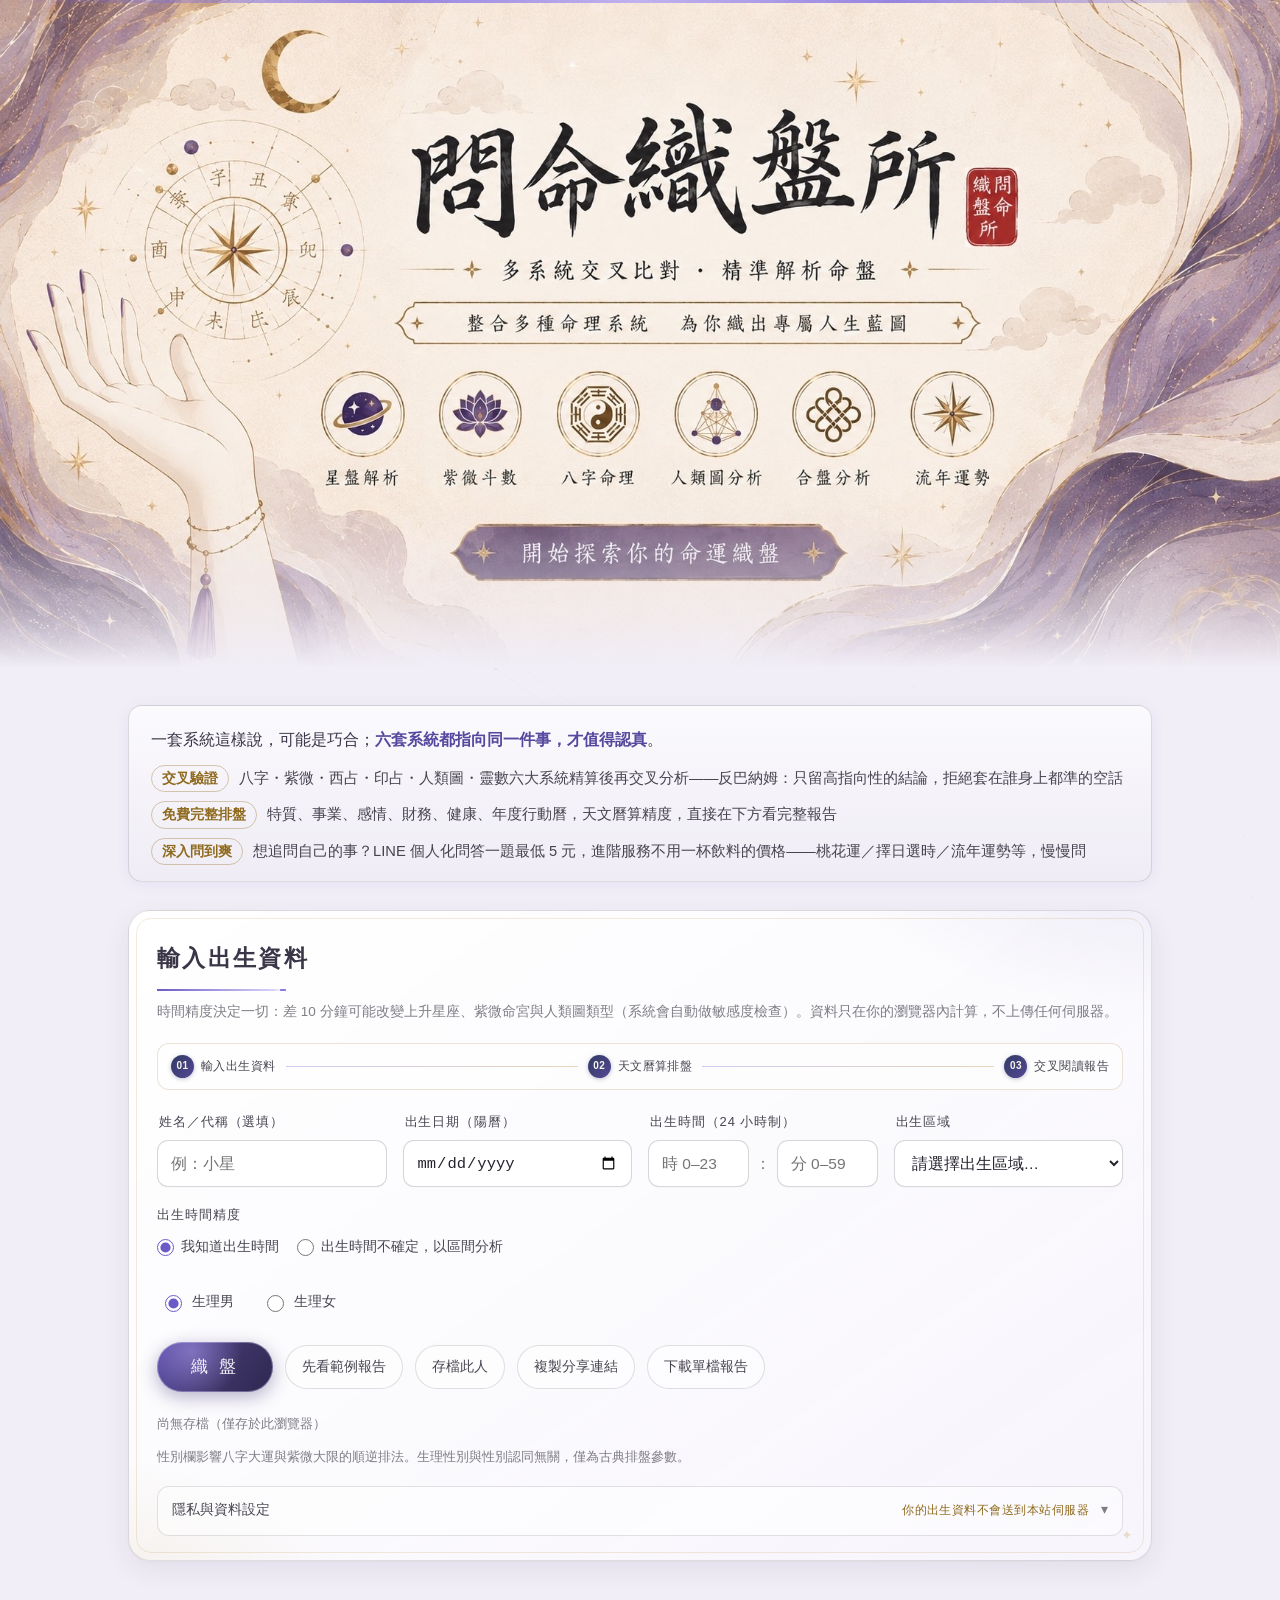
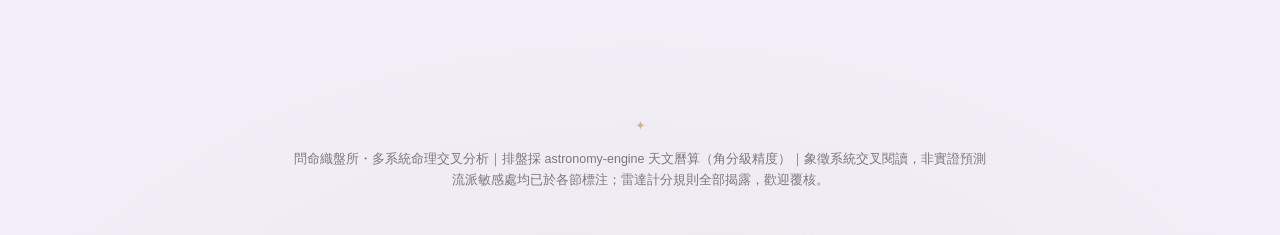
==== commit c106d033: "明日的你+晚子時提示 Co-Authored-By: Claude Fable 5 <noreply@anthropic.com>" ====
--- a/index.html
+++ b/index.html
@@ -57,6 +57,8 @@
       <div class="field geo-field hidden"><label for="lat">緯度（北正南負）</label><input id="lat" type="number" step="0.01" value="25.04"></div>
       <div class="field geo-field hidden"><label for="lon">經度（東正西負）</label><input id="lon" type="number" step="0.01" value="121.56"></div>
     </div>
+    <div id="latenight-note" class="demo-note hidden">🌙 <strong>你填的是晚上 11 點後出生（晚子時）</strong>——命理界對「一天從幾點開始」有兩派：23:00 換日或午夜 24:00 換日，兩派排出的日柱（代表你本人的字）不同。本站採 <strong>23:00 換日</strong>。<br>
+    👉 <strong>建議這樣做</strong>：先照實際出生日期排一次看結果；若覺得個性描述不太像你，把出生日期改成「<strong>前一天</strong>」（時間不變）再排一次——那就是另一派的排法。兩版比一比，哪版更像你，以後就固定用那一版。</div>
     <fieldset class="time-precision">
       <legend>出生時間精度</legend>
       <label><input type="radio" name="time-precision" value="exact" checked>我知道出生時間</label>
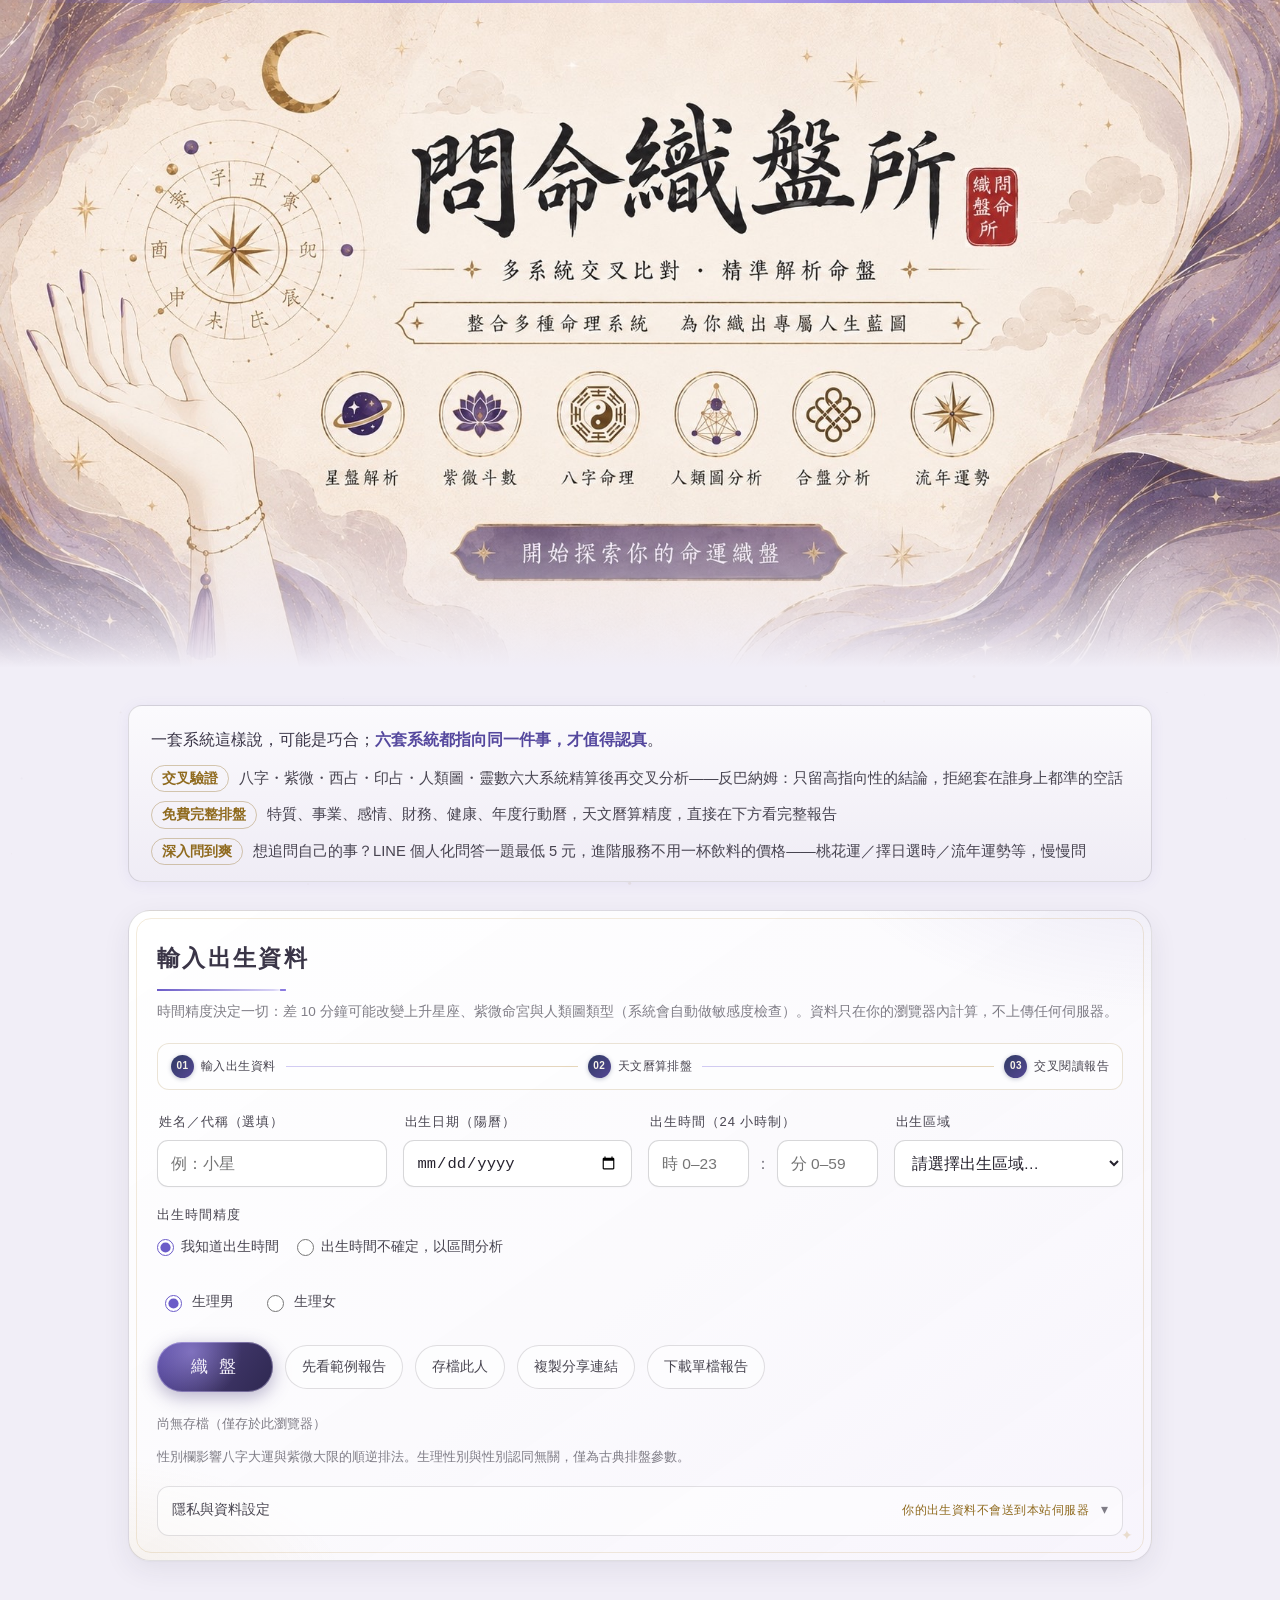
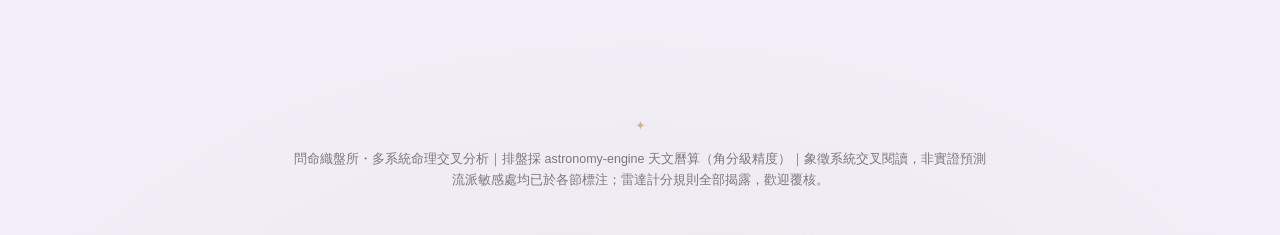
==== commit 583bca59: "og 分享卡 Co-Authored-By: Claude Fable 5 <noreply@anthropic.com>" ====
--- a/index.html
+++ b/index.html
@@ -7,6 +7,16 @@
 <meta http-equiv="Content-Security-Policy" content="default-src 'self'; base-uri 'self'; object-src 'none'; frame-ancestors 'none'; form-action 'self'; script-src 'self' https://gc.zgo.at; style-src 'self' 'unsafe-inline' https://fonts.googleapis.com; font-src 'self' https://fonts.gstatic.com; img-src 'self' data:; connect-src 'self' https://marss.goatcounter.com https://gc.zgo.at; upgrade-insecure-requests">
 <title>問命織盤所</title>
 <meta name="description" content="八字・紫微斗數・西洋占星・印度占星・人類圖・生命靈數等多系統交叉分析：天文曆算精確排盤，找匯流、攤矛盾、可證偽。">
+<!-- 分享預覽卡（LINE / FB / Twitter） -->
+<meta property="og:type" content="website">
+<meta property="og:site_name" content="問命織盤所">
+<meta property="og:title" content="問命織盤所｜六大命理系統交叉分析・免費排盤">
+<meta property="og:description" content="八字・紫微・西占・印占・人類圖・靈數互相印證，天文曆算精確排盤，反巴納姆只留高指向性結論。免費看完整報告，深入問答一題最低 5 元。">
+<meta property="og:url" content="https://mingpan.marssplay.com/">
+<meta property="og:image" content="https://mingpan.marssplay.com/assets/og.jpg">
+<meta property="og:image:width" content="1200">
+<meta property="og:image:height" content="625">
+<meta name="twitter:card" content="summary_large_image">
 <link rel="preconnect" href="https://fonts.googleapis.com">
 <link rel="preconnect" href="https://fonts.gstatic.com" crossorigin>
 <link href="https://fonts.googleapis.com/css2?family=Noto+Serif+TC:wght@500;600;700&family=Noto+Sans+TC:wght@400;500;700&display=swap" rel="stylesheet">
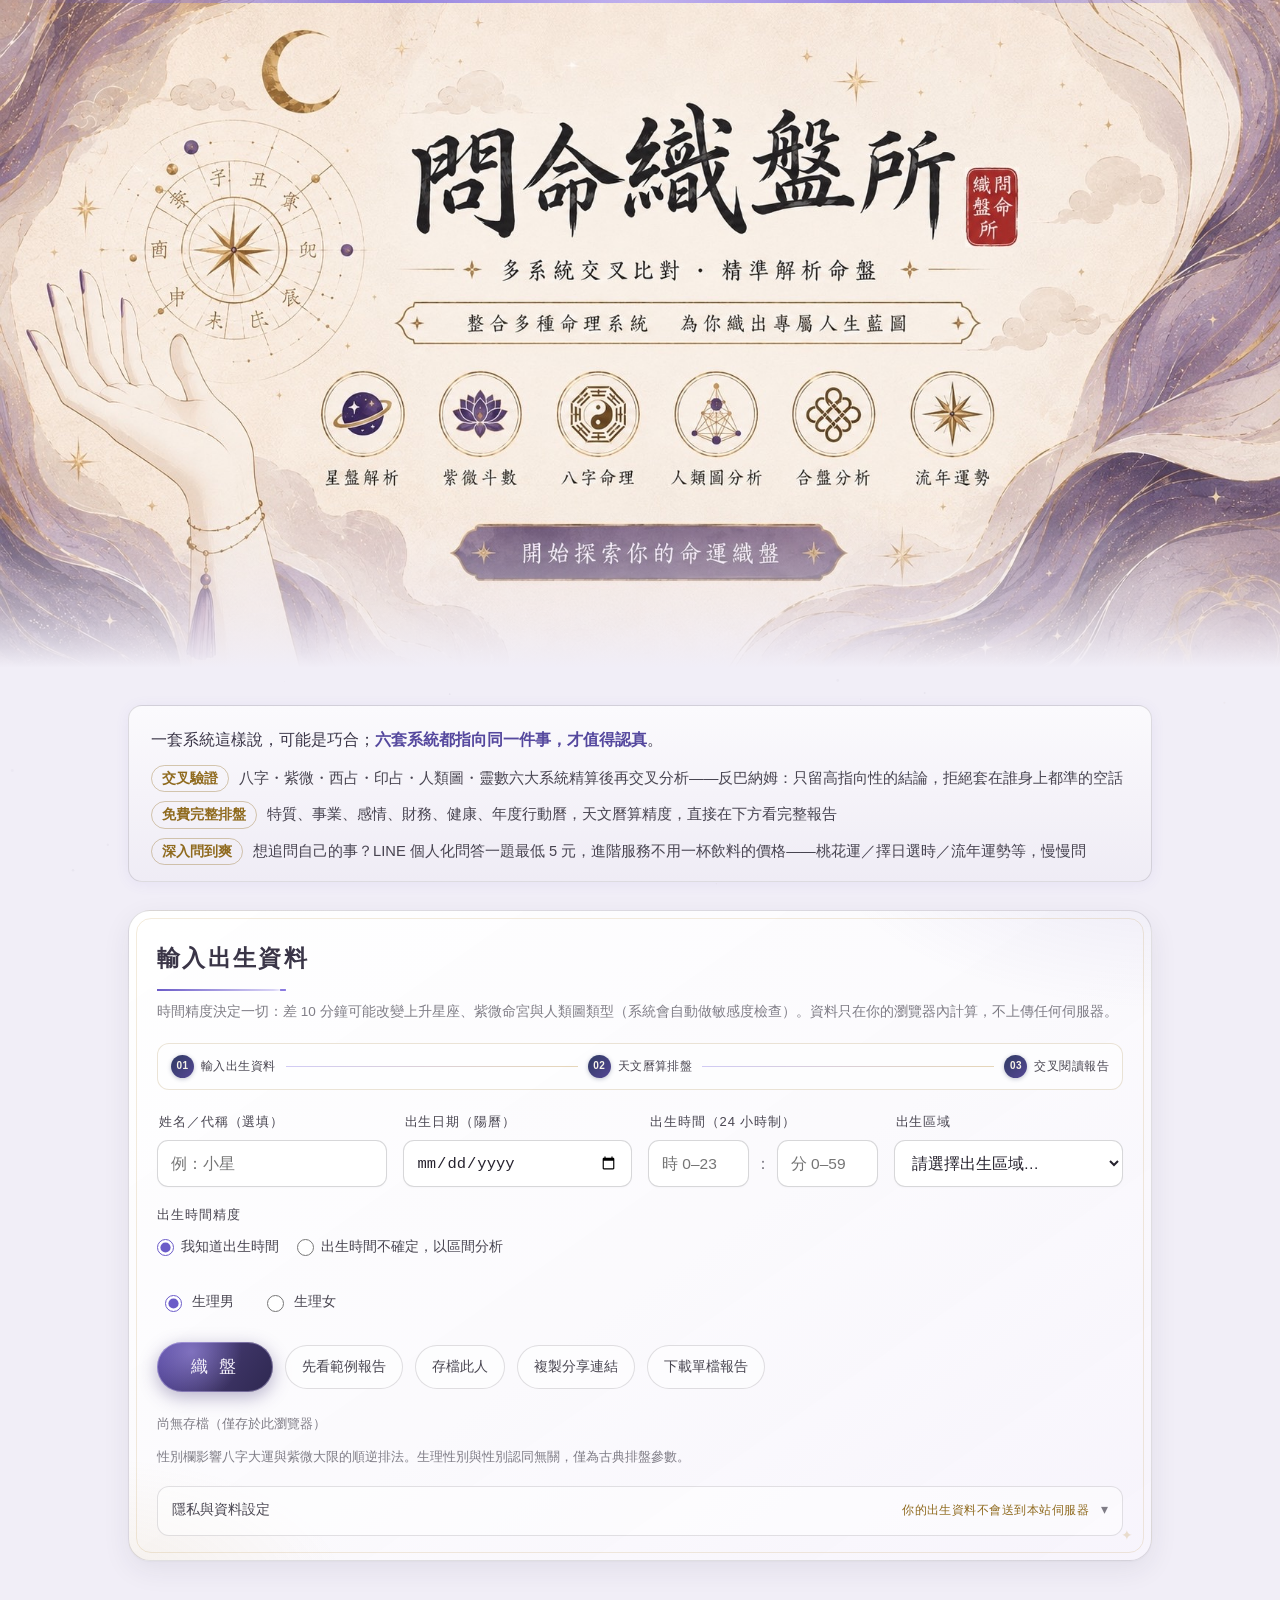
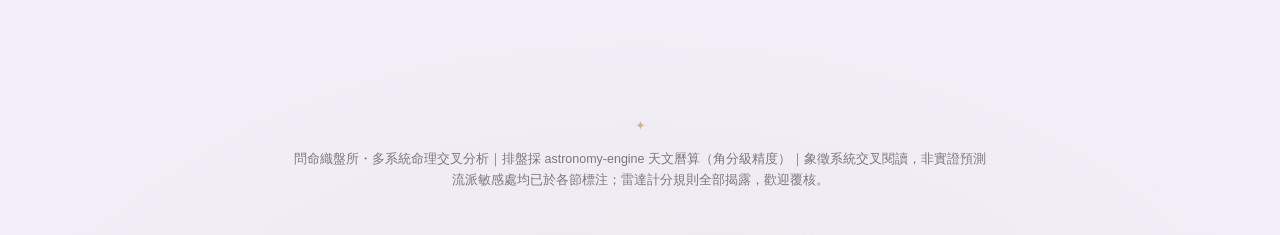
==== commit 0512b103: "刪晚子時表單提示 Co-Authored-By: Claude Fable 5 <noreply@anthropic.com>" ====
--- a/index.html
+++ b/index.html
@@ -67,8 +67,6 @@
       <div class="field geo-field hidden"><label for="lat">緯度（北正南負）</label><input id="lat" type="number" step="0.01" value="25.04"></div>
       <div class="field geo-field hidden"><label for="lon">經度（東正西負）</label><input id="lon" type="number" step="0.01" value="121.56"></div>
     </div>
-    <div id="latenight-note" class="demo-note hidden">🌙 <strong>你填的是晚上 11 點後出生（晚子時）</strong>——命理界對「一天從幾點開始」有兩派：23:00 換日或午夜 24:00 換日，兩派排出的日柱（代表你本人的字）不同。本站採 <strong>23:00 換日</strong>。<br>
-    👉 <strong>建議這樣做</strong>：先照實際出生日期排一次看結果；若覺得個性描述不太像你，把出生日期改成「<strong>前一天</strong>」（時間不變）再排一次——那就是另一派的排法。兩版比一比，哪版更像你，以後就固定用那一版。</div>
     <fieldset class="time-precision">
       <legend>出生時間精度</legend>
       <label><input type="radio" name="time-precision" value="exact" checked>我知道出生時間</label>
--- a/style.css
+++ b/style.css
@@ -903,3 +903,17 @@
   border-radius: 0 10px 10px 0; padding: 10px 13px; margin: 10px 0 4px;
   font-size: .9rem; line-height: 1.75; color: var(--ink-2);
 }
+
+/* ---------- 晚子時雙盤選擇卡 ---------- */
+.boundary-card { border-left: 4px solid #C9A44C; }
+.bd-opts { display: grid; grid-template-columns: repeat(auto-fit, minmax(min(280px, 100%), 1fr)); gap: 12px; margin-top: 6px; }
+.bd-opt { border-radius: 12px; padding: 13px 15px; font: inherit; text-align: left; line-height: 1.7; }
+.bd-opt p { margin: 6px 0; font-size: .92rem; color: var(--ink-2); }
+.bd-tag { font-size: .78rem; font-weight: 700; letter-spacing: .04em; }
+.bd-cur { background: rgba(107, 91, 200, .07); border: 1.5px solid rgba(107, 91, 200, .45); }
+.bd-cur .bd-tag { color: #55489E; }
+.bd-mark { font-size: .8rem; color: #3E9B6E; font-weight: 700; }
+.bd-alt { background: var(--surface); border: 1.5px dashed rgba(143, 106, 30, .5); cursor: pointer; transition: box-shadow .2s, border-color .2s; }
+.bd-alt .bd-tag { color: var(--gold); }
+.bd-alt:hover { border-color: var(--gold-deep); border-style: solid; box-shadow: 0 4px 14px rgba(181, 131, 37, .18); }
+.bd-go { display: inline-block; margin-top: 2px; font-size: .84rem; font-weight: 700; color: #8a6510; }
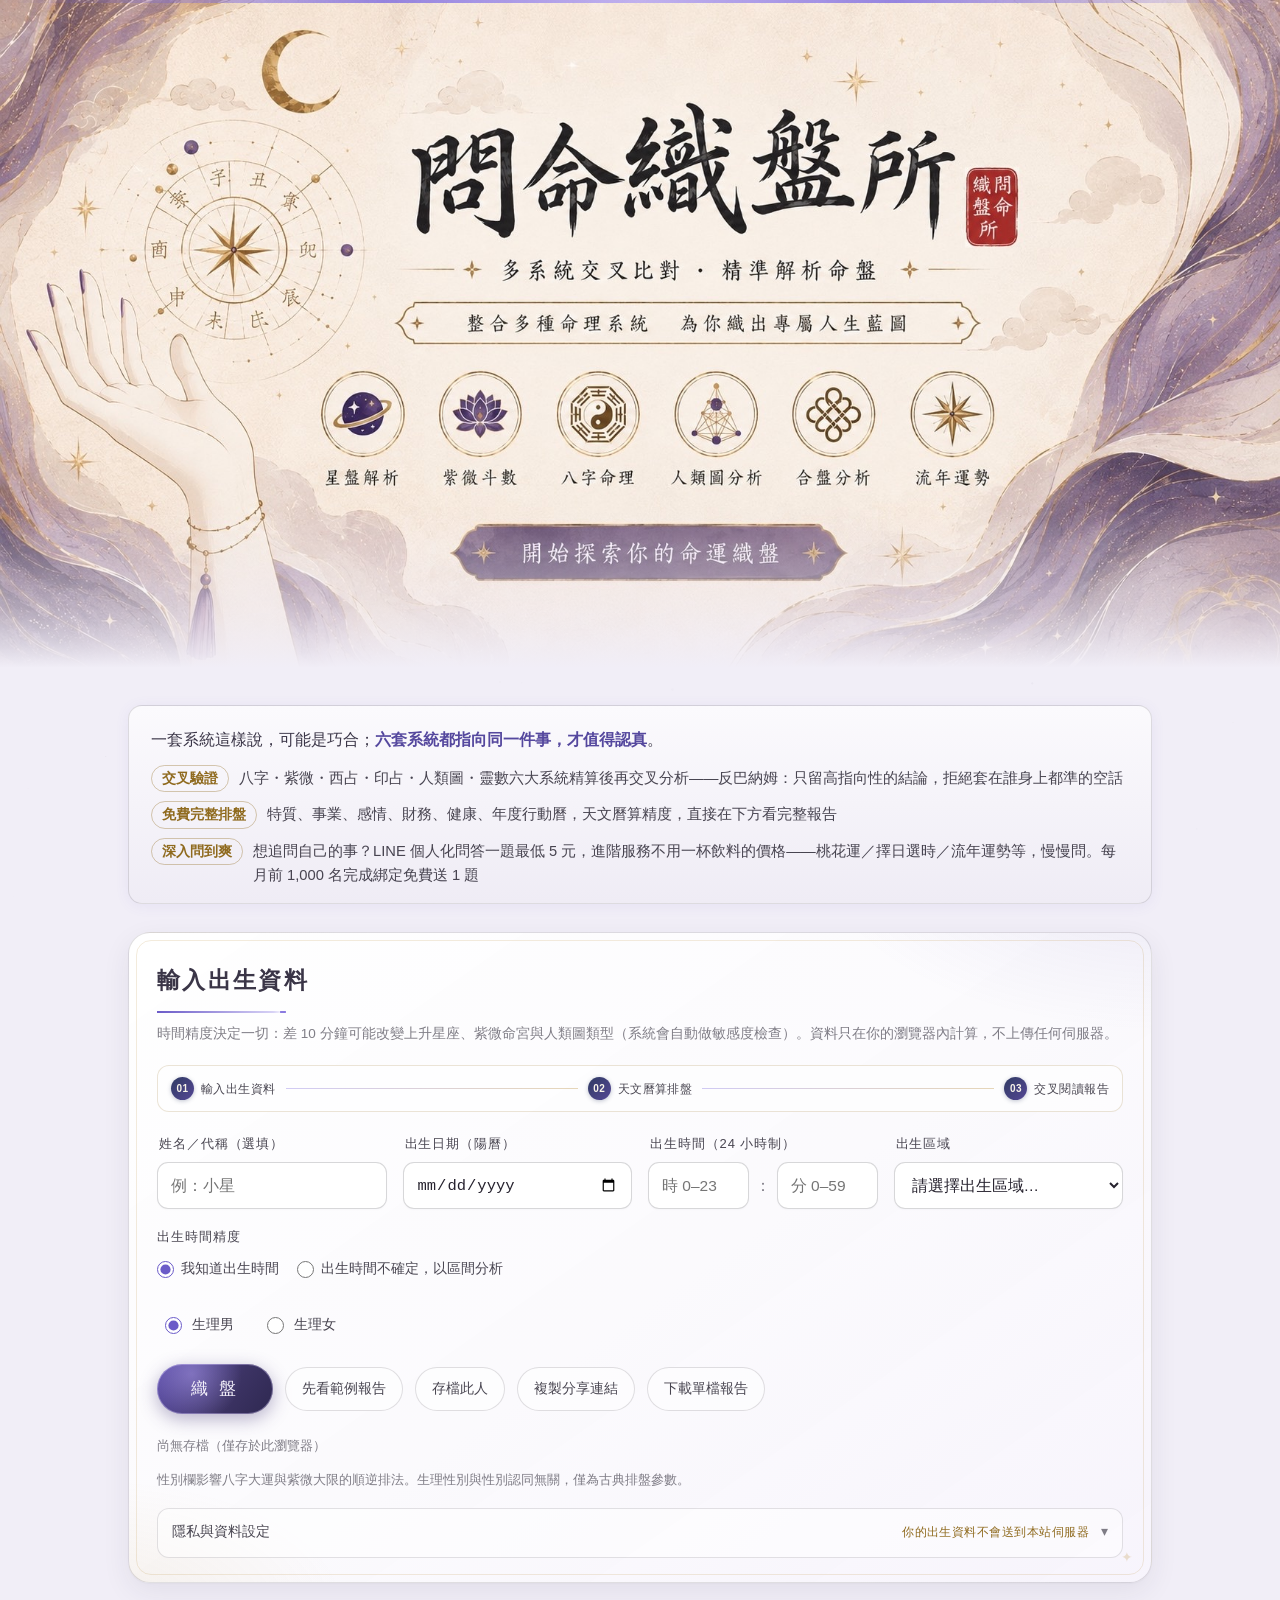
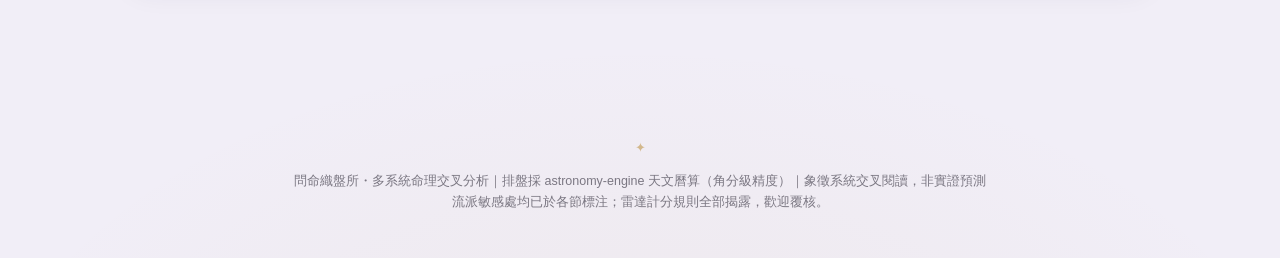
==== commit 2b3ef2d8: "deploy 20260725-2312" ====
--- a/index.html
+++ b/index.html
@@ -40,7 +40,7 @@
     <ul class="intro-points">
       <li><b>交叉驗證</b><span>八字・紫微・西占・印占・人類圖・靈數六大系統精算後再交叉分析——反巴納姆：只留高指向性的結論，拒絕套在誰身上都準的空話</span></li>
       <li><b>免費完整排盤</b><span>特質、事業、感情、財務、健康、年度行動曆，天文曆算精度，直接在下方看完整報告</span></li>
-      <li><b>深入問到爽</b><span>想追問自己的事？LINE 個人化問答一題最低 5 元，進階服務不用一杯飲料的價格——桃花運／擇日選時／流年運勢等，慢慢問</span></li>
+      <li><b>深入問到爽</b><span>想追問自己的事？LINE 個人化問答一題最低 5 元，進階服務不用一杯飲料的價格——桃花運／擇日選時／流年運勢等，慢慢問。每月前 1,000 名完成綁定免費送 1 題</span></li>
     </ul>
   </section>
 
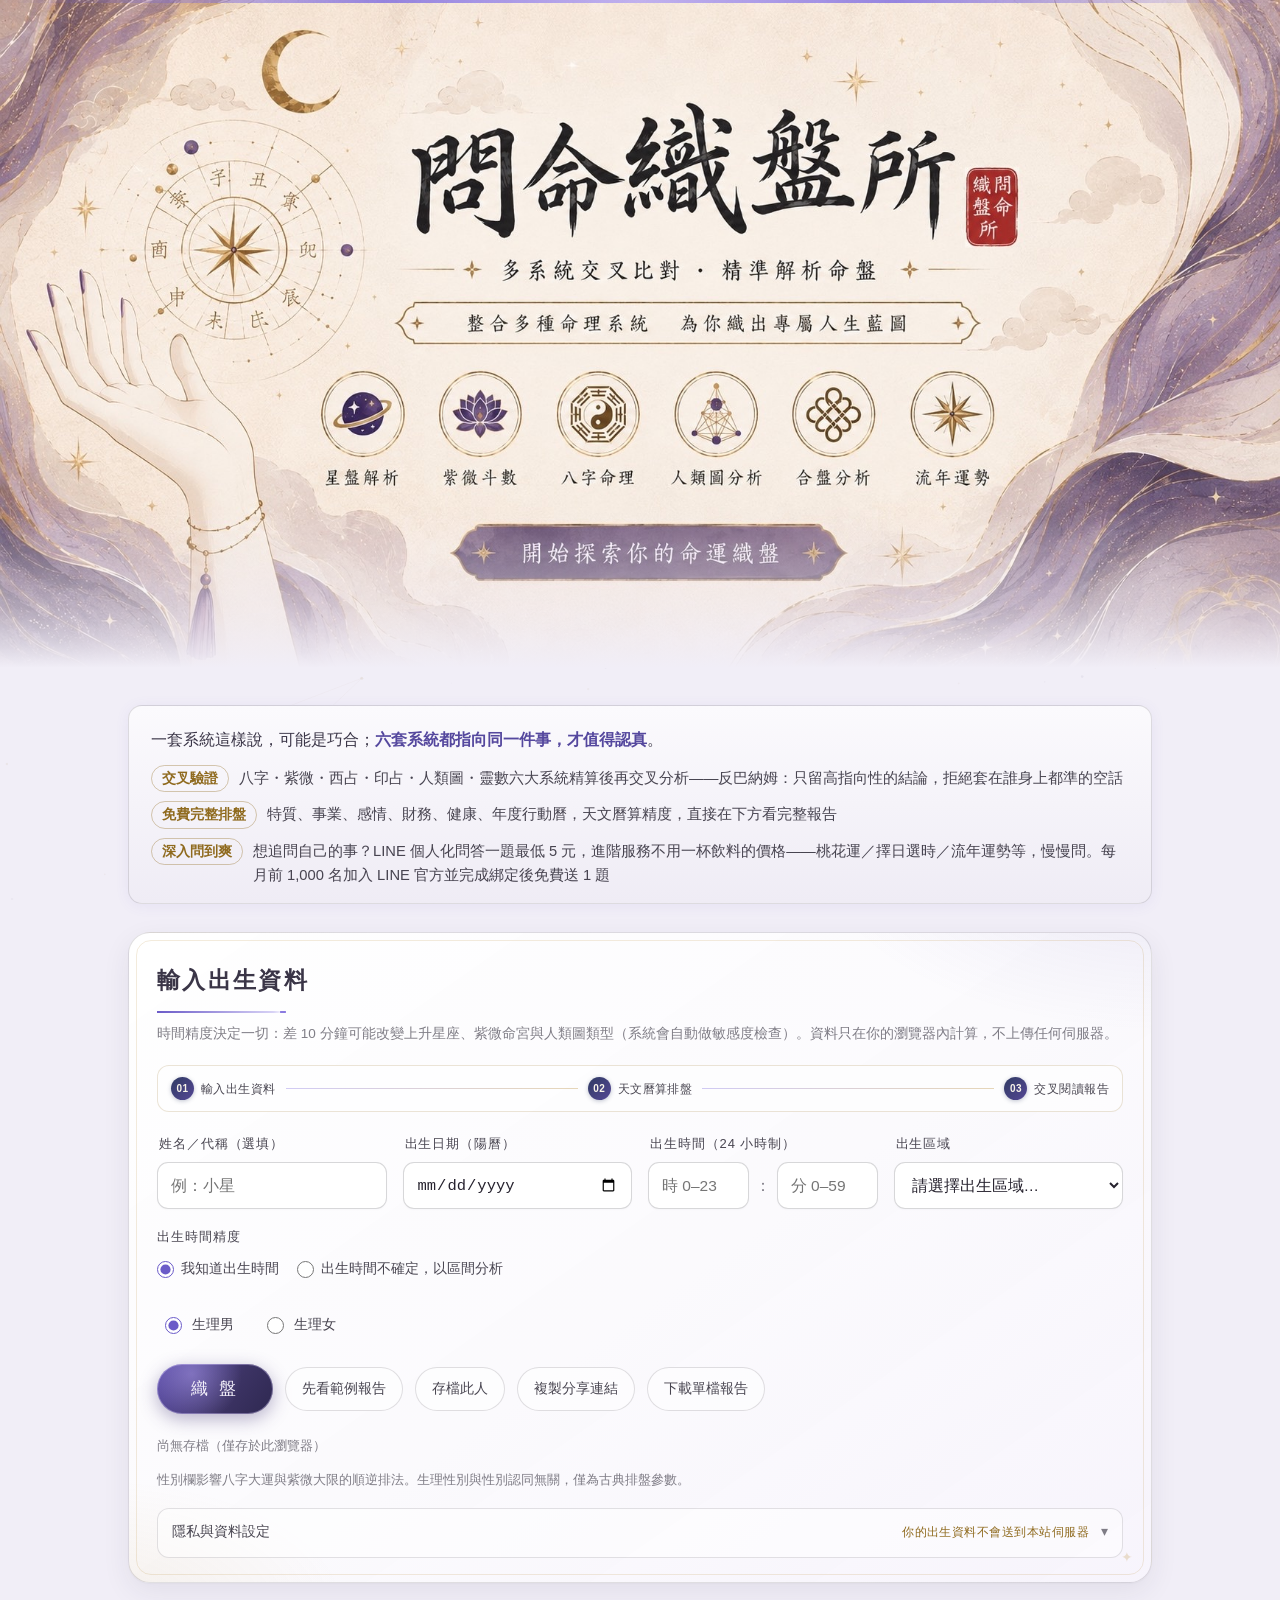
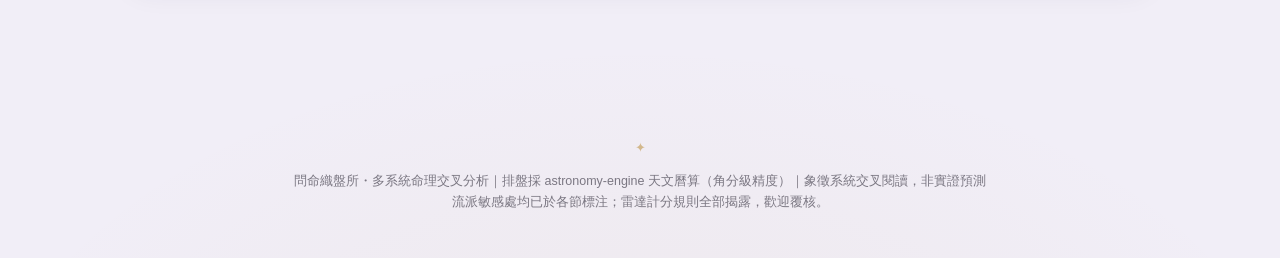
==== commit a4c9a373: "deploy 20260726-0102" ====
--- a/index.html
+++ b/index.html
@@ -40,7 +40,7 @@
     <ul class="intro-points">
       <li><b>交叉驗證</b><span>八字・紫微・西占・印占・人類圖・靈數六大系統精算後再交叉分析——反巴納姆：只留高指向性的結論，拒絕套在誰身上都準的空話</span></li>
       <li><b>免費完整排盤</b><span>特質、事業、感情、財務、健康、年度行動曆，天文曆算精度，直接在下方看完整報告</span></li>
-      <li><b>深入問到爽</b><span>想追問自己的事？LINE 個人化問答一題最低 5 元，進階服務不用一杯飲料的價格——桃花運／擇日選時／流年運勢等，慢慢問。每月前 1,000 名完成綁定免費送 1 題</span></li>
+      <li><b>深入問到爽</b><span>想追問自己的事？LINE 個人化問答一題最低 5 元，進階服務不用一杯飲料的價格——桃花運／擇日選時／流年運勢等，慢慢問。每月前 1,000 名加入 LINE 官方並完成綁定後免費送 1 題</span></li>
     </ul>
   </section>
 
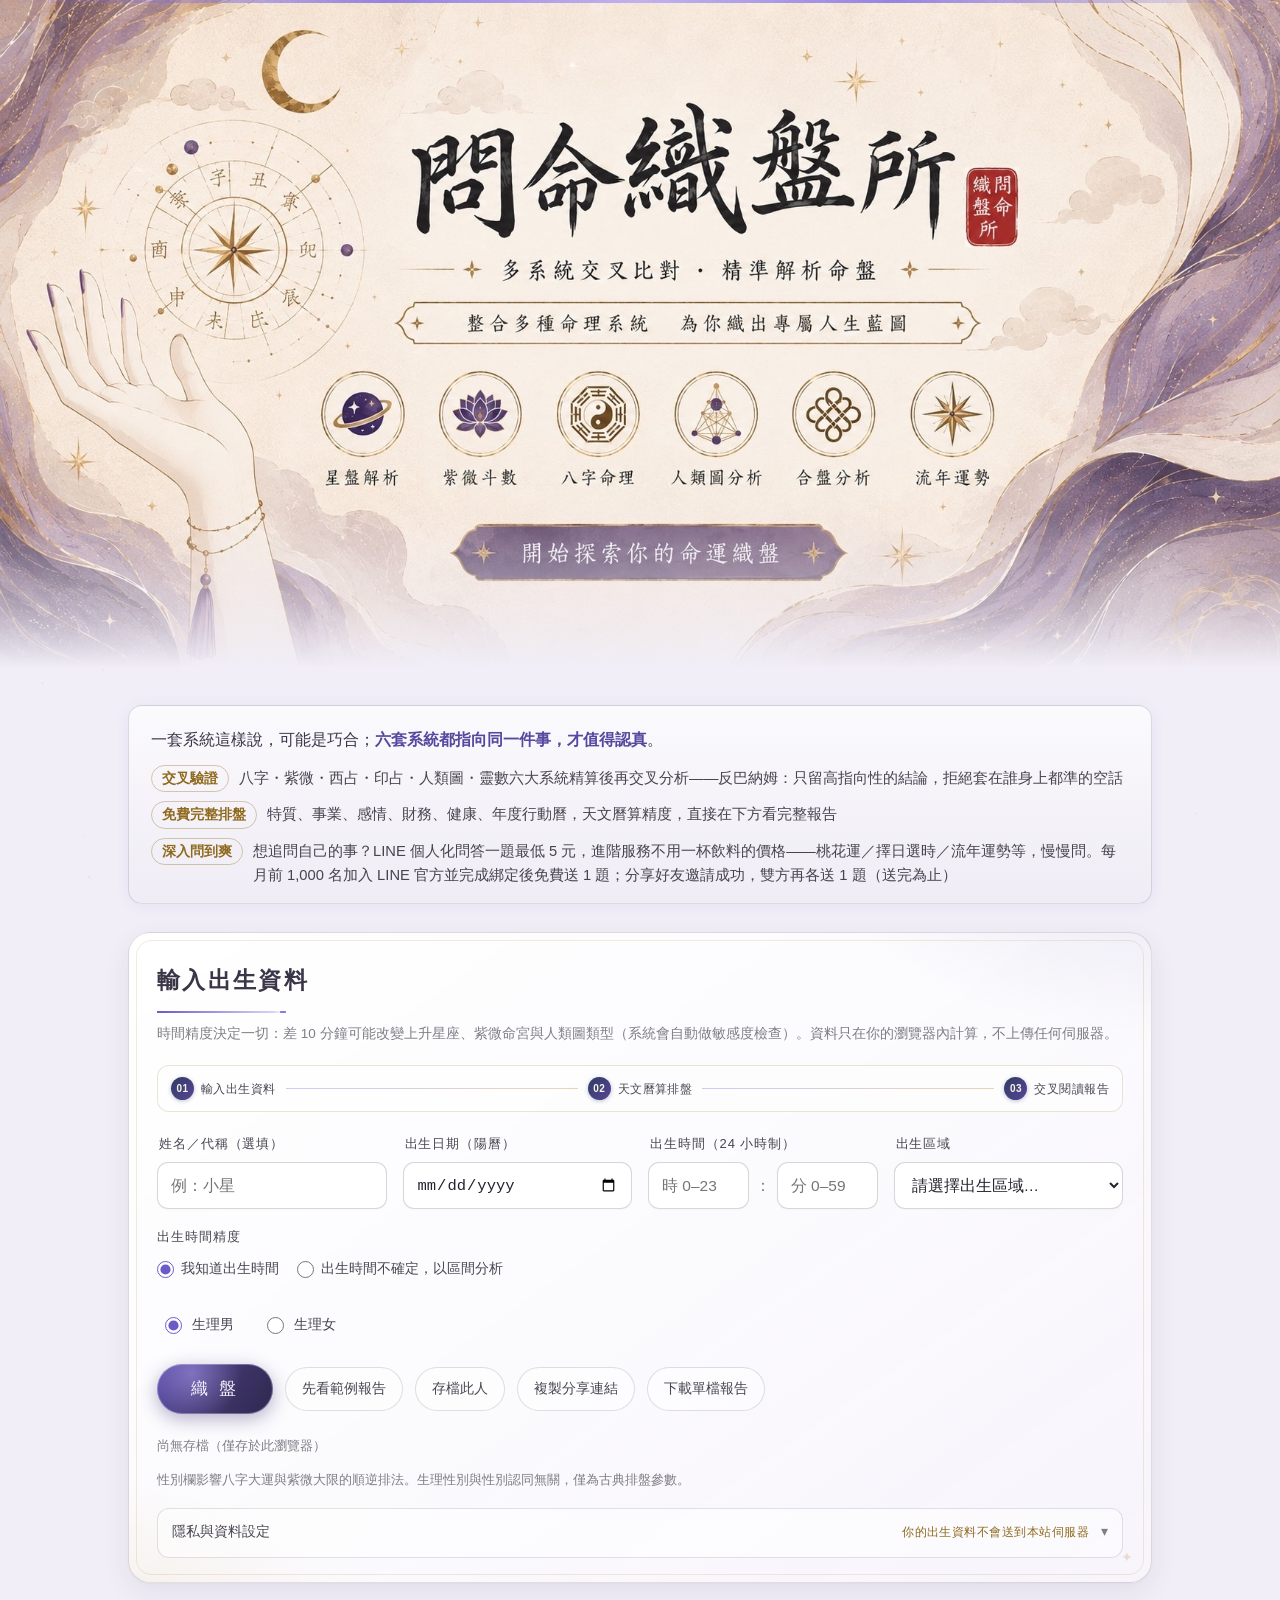
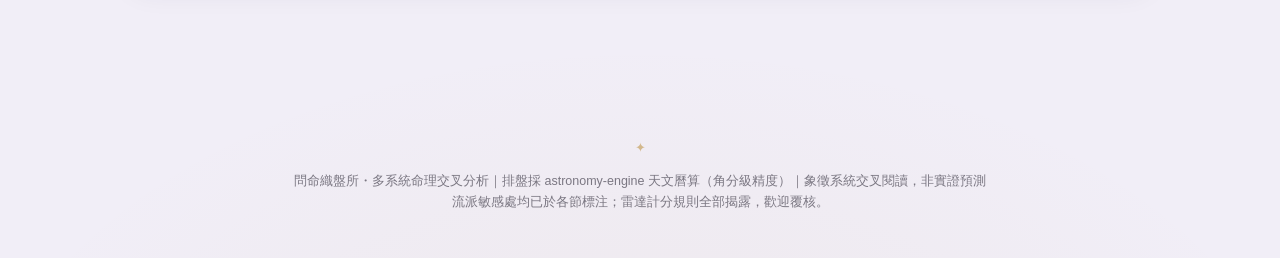
==== commit 6ee7294c: "deploy 20260728-0034" ====
--- a/index.html
+++ b/index.html
@@ -40,7 +40,7 @@
     <ul class="intro-points">
       <li><b>交叉驗證</b><span>八字・紫微・西占・印占・人類圖・靈數六大系統精算後再交叉分析——反巴納姆：只留高指向性的結論，拒絕套在誰身上都準的空話</span></li>
       <li><b>免費完整排盤</b><span>特質、事業、感情、財務、健康、年度行動曆，天文曆算精度，直接在下方看完整報告</span></li>
-      <li><b>深入問到爽</b><span>想追問自己的事？LINE 個人化問答一題最低 5 元，進階服務不用一杯飲料的價格——桃花運／擇日選時／流年運勢等，慢慢問。每月前 1,000 名加入 LINE 官方並完成綁定後免費送 1 題</span></li>
+      <li><b>深入問到爽</b><span>想追問自己的事？LINE 個人化問答一題最低 5 元，進階服務不用一杯飲料的價格——桃花運／擇日選時／流年運勢等，慢慢問。每月前 1,000 名加入 LINE 官方並完成綁定後免費送 1 題；分享好友邀請成功，雙方再各送 1 題（送完為止）</span></li>
     </ul>
   </section>
 
@@ -129,7 +129,7 @@
   流派敏感處均已於各節標注；雷達計分規則全部揭露，歡迎覆核。
 </footer>
 
-<a id="line-fab" class="line-fab hidden" href="https://line.me/R/ti/p/@989vkcos" target="_blank" rel="noopener" aria-label="到 LINE 深入問答">💬 LINE 深入問</a>
+<a id="line-fab" class="line-fab hidden" href="https://line.me/R/ti/p/@askfate" target="_blank" rel="noopener" aria-label="到 LINE 深入問答">💬 LINE 深入問</a>
 
 <script src="js/astronomy.min.js" defer></script>
 <script src="js/engine-core.js" defer></script>
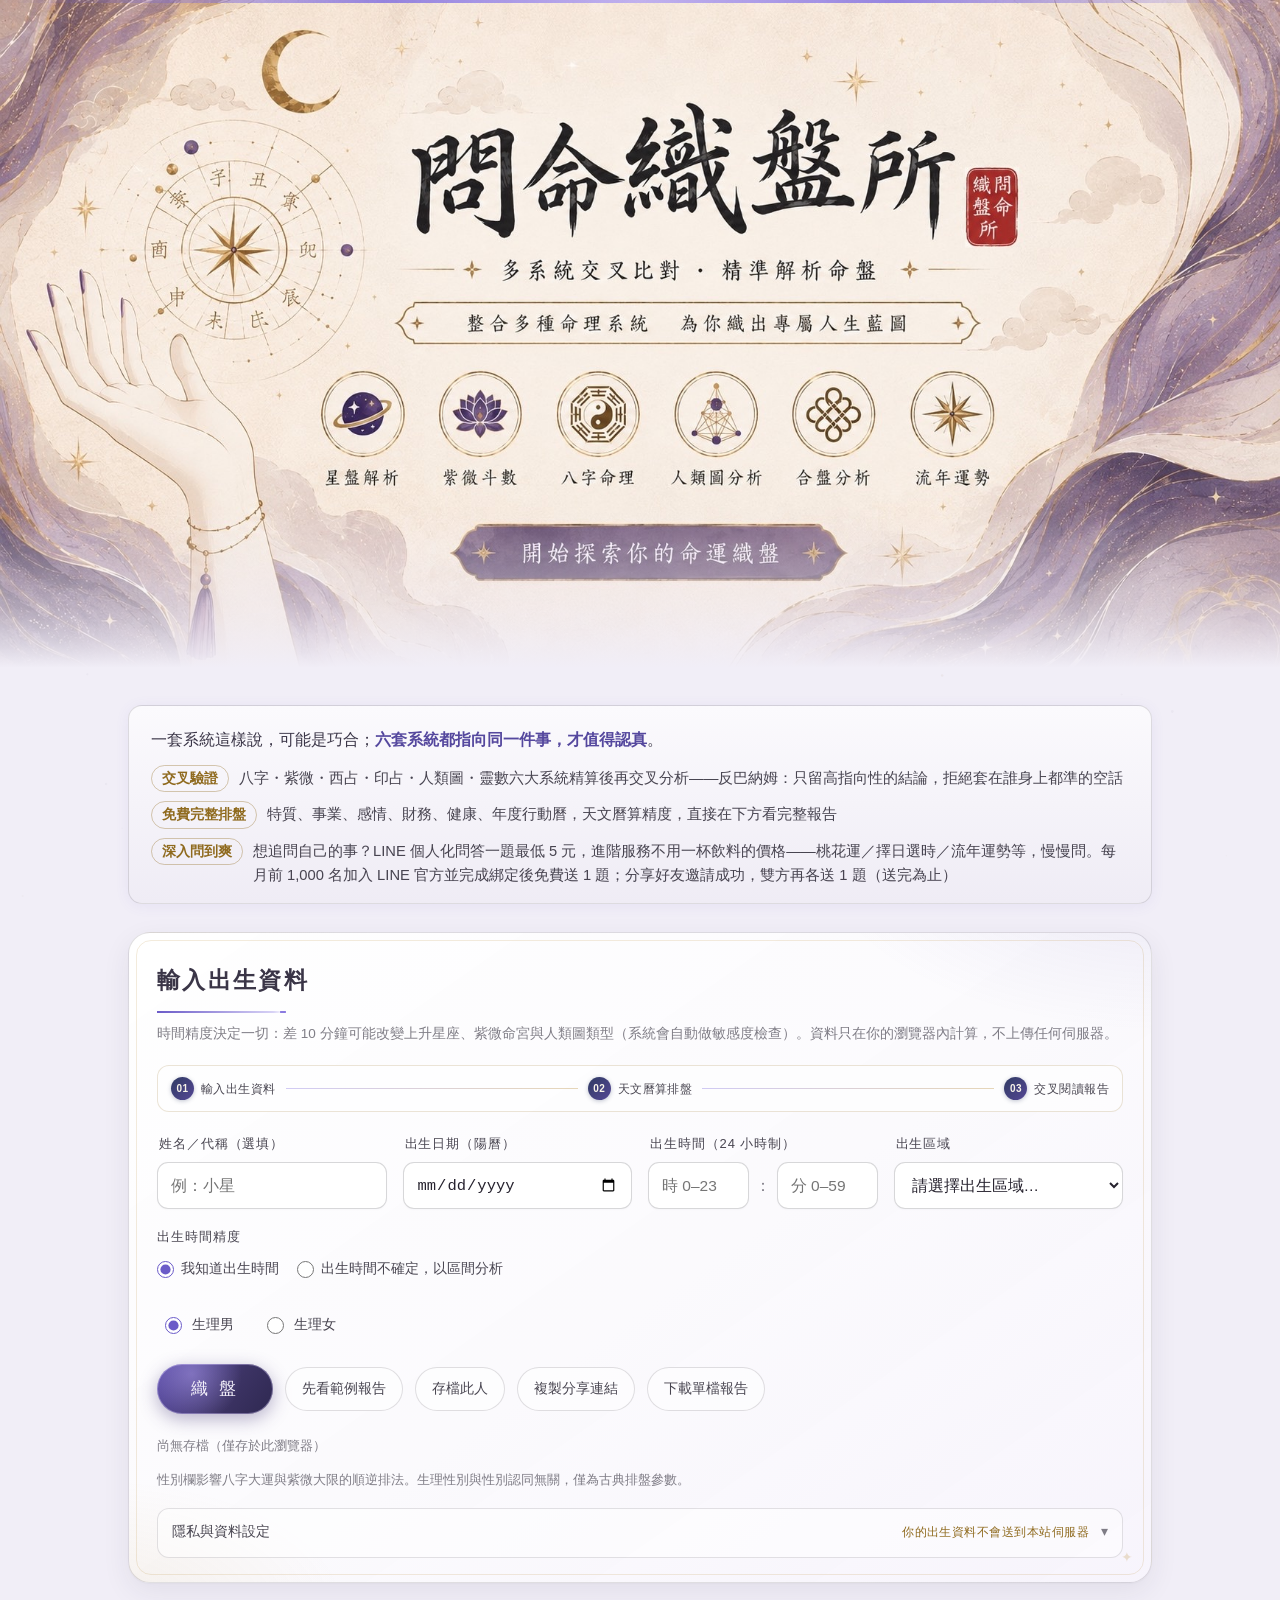
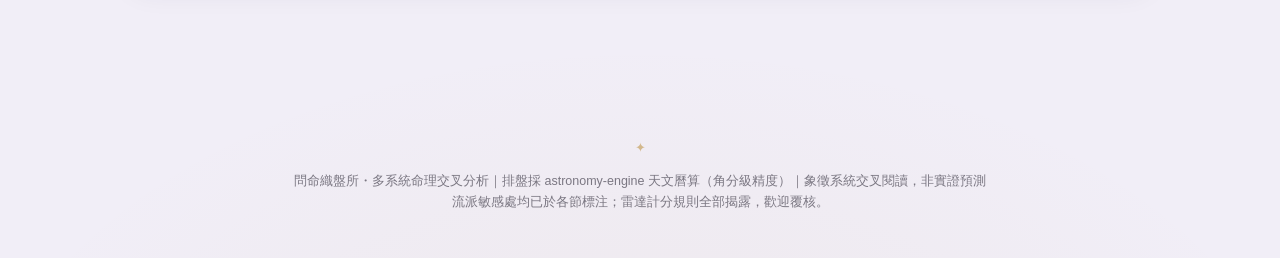
==== commit 3c373c03: "deploy 20260801-1404" ====
--- a/index.html
+++ b/index.html
@@ -73,13 +73,28 @@
       <label><input type="radio" name="time-precision" value="range">出生時間不確定，以區間分析</label>
     </fieldset>
     <div class="time-range-panel hidden" id="time-range-panel" role="group" aria-labelledby="time-range-title">
-      <div><strong id="time-range-title">可能的出生時段</strong><p>系統會以區間中點產出完整報告，並每 5 分鐘比對一次時柱、命宮、上升與人類圖，將可能變動的結果獨立列出。</p></div>
+      <div><strong id="time-range-title">可能的出生時辰</strong><p>選一個傳統時辰，系統會以該時段中點產出完整報告，並每 5 分鐘比對一次時柱、命宮、上升與人類圖，將可能變動的結果獨立列出。</p></div>
       <div class="time-range-inputs">
-        <label for="time-start">開始時間<input id="time-start" type="time" value="08:00" step="60"></label>
-        <span aria-hidden="true">至</span>
-        <label for="time-end">結束時間<input id="time-end" type="time" value="10:00" step="60"></label>
+        <label for="time-branch">出生時辰
+          <select id="time-branch">
+            <option value="">請選擇時辰…</option>
+            <option value="0-59">子時（凌晨）00:00–01:00</option>
+            <option value="60-179">丑時 01:00–03:00</option>
+            <option value="180-299">寅時 03:00–05:00</option>
+            <option value="300-419">卯時 05:00–07:00</option>
+            <option value="420-539">辰時 07:00–09:00</option>
+            <option value="540-659">巳時 09:00–11:00</option>
+            <option value="660-779">午時 11:00–13:00</option>
+            <option value="780-899">未時 13:00–15:00</option>
+            <option value="900-1019">申時 15:00–17:00</option>
+            <option value="1020-1139">酉時 17:00–19:00</option>
+            <option value="1140-1259">戌時 19:00–21:00</option>
+            <option value="1260-1379">亥時 21:00–23:00</option>
+            <option value="1380-1439">子時（深夜）23:00–00:00</option>
+          </select>
+        </label>
       </div>
-      <p class="form-note">限同一天內的時段；不確定跨日或只知道早／午／晚時，請先選擇你最有把握的範圍。</p>
+      <p class="form-note">子時分兩段：凌晨 12 點到 1 點出生選「子時（凌晨）」，晚上 11 點後出生選「子時（深夜）」。只知道大概早／午／晚的話，選你最有把握的那個時辰。</p>
     </div>
     <div class="opts">
       <label><input type="radio" name="sex" value="male" checked>生理男</label>
